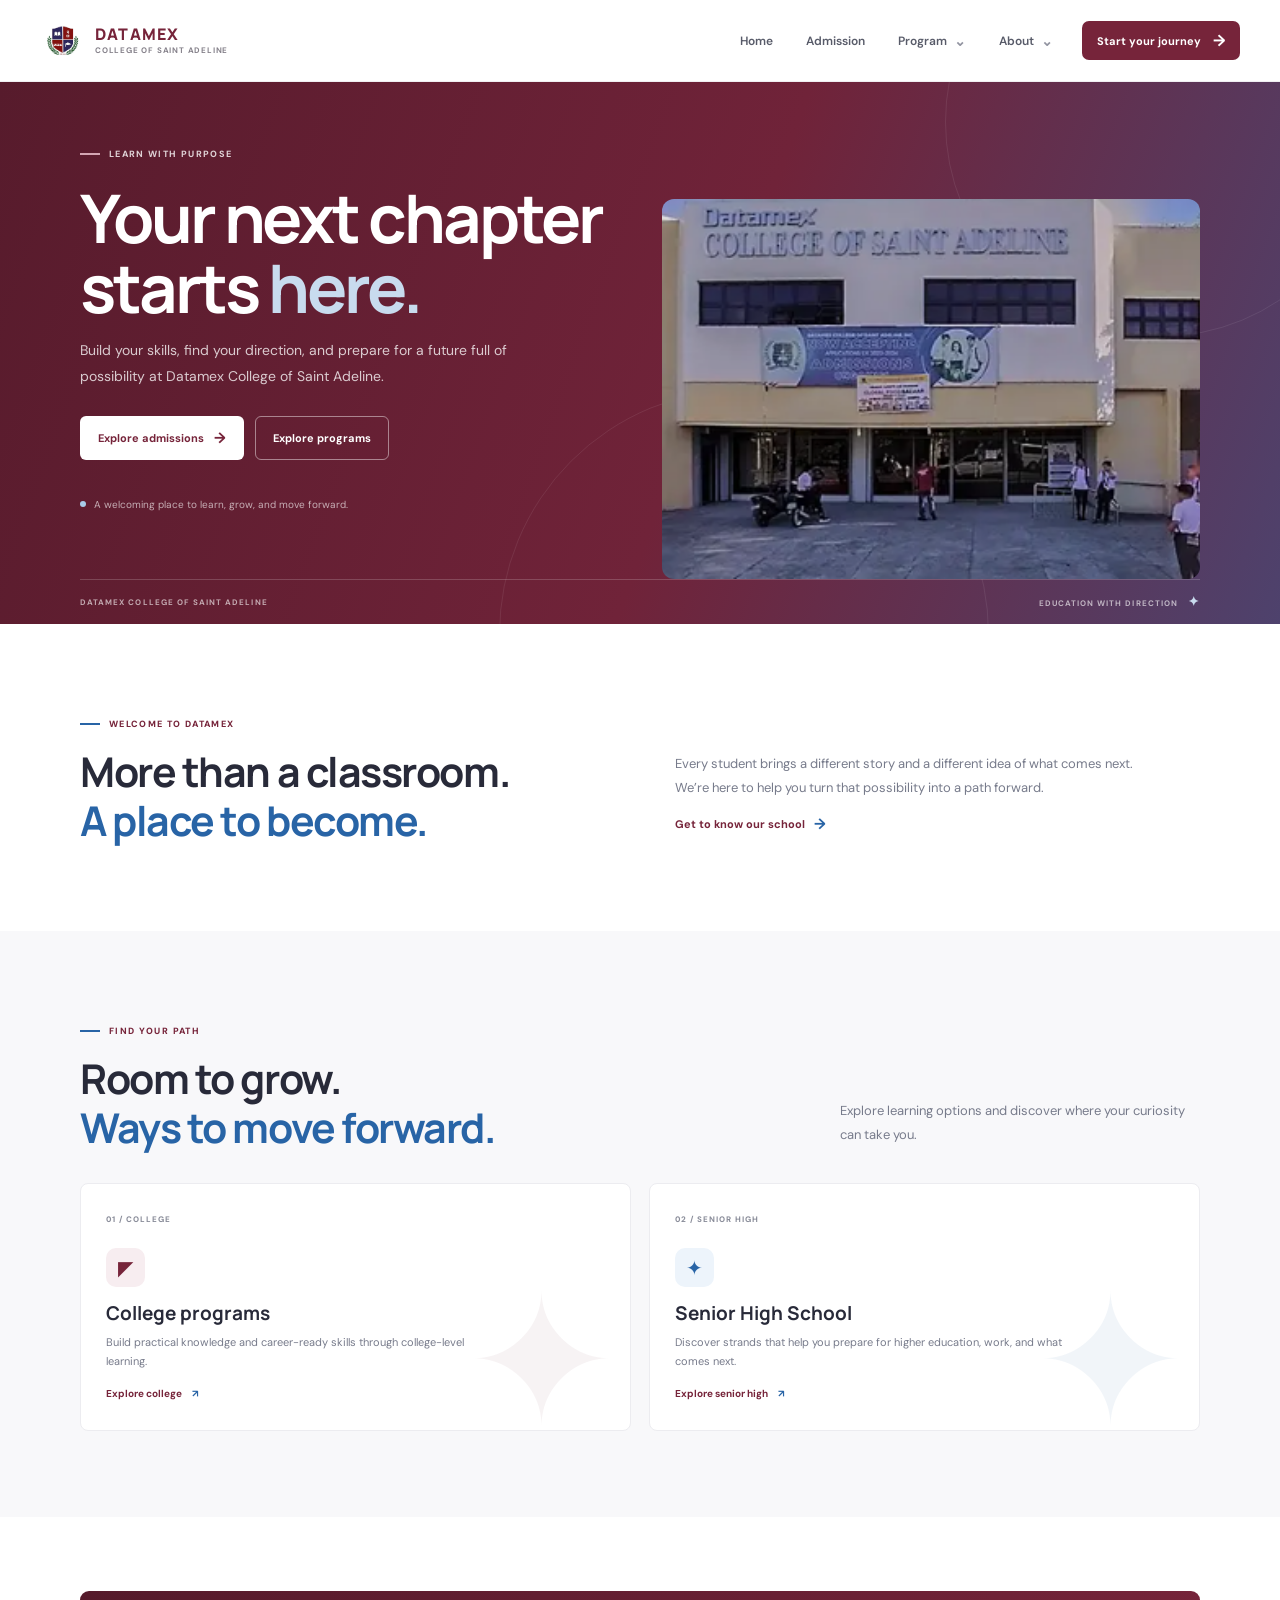
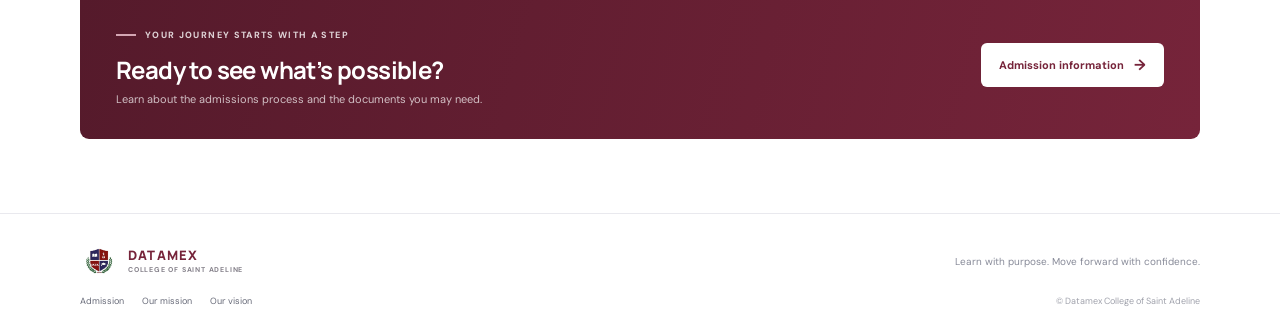
==== index.html @ f723799e "Add initial website structure and navigation functionality" ====
<!DOCTYPE html>
<html lang="en">
<head>
  <meta charset="UTF-8">
  <meta name="viewport" content="width=device-width, initial-scale=1.0">
  <meta name="theme-color" content="#76243a">
  <meta name="description" content="Discover Datamex College of Saint Adeline, its programs, admissions, and commitment to student success.">
  <title>Home | Datamex College of Saint Adeline</title>
  <link rel="stylesheet" href="assets/css/style.css">
  <script src="assets/js/script.js" defer></script>
</head>
<body data-page="home">
  <a class="skip-link" href="#main">Skip to content</a>
  <header class="site-header">
    <div class="nav-wrap">
      <a class="brand" href="index.html" aria-label="Datamex College of Saint Adeline home">
        <img class="brand-logo" src="images/datamex-school-logo.png" alt="">
        <span class="brand-copy"><strong>DATAMEX</strong><small>COLLEGE OF SAINT ADELINE</small></span>
      </a>
      <button class="menu-toggle" type="button" aria-expanded="false" aria-controls="primary-navigation" aria-label="Open navigation">
        <span></span><span></span><span></span>
      </button>
      <nav class="primary-navigation" id="primary-navigation" aria-label="Main navigation">
        <a class="nav-item" data-nav="home" href="index.html">Home</a>
        <a class="nav-item" data-nav="admission" href="admission.html">Admission</a>
        <div class="nav-dropdown">
          <button class="nav-item dropdown-toggle" type="button" aria-expanded="false" aria-controls="program-menu">Program <span class="caret">⌄</span></button>
          <div class="dropdown-menu" id="program-menu">
            <a data-nav="college" href="program-college.html">College</a>
            <a data-nav="shs" href="program-shs.html">Senior High School</a>
          </div>
        </div>
        <div class="nav-dropdown">
          <button class="nav-item dropdown-toggle" type="button" aria-expanded="false" aria-controls="about-menu">About <span class="caret">⌄</span></button>
          <div class="dropdown-menu" id="about-menu">
            <a data-nav="mission" href="about-mission.html">Mission</a>
            <a data-nav="vision" href="about-vision.html">Vision</a>
          </div>
        </div>
        <a class="nav-cta" href="admission.html">Start your journey <span>→</span></a>
      </nav>
    </div>
  </header>

  <main id="main">
    <section class="home-hero">
      <div class="hero-shape hero-shape-one"></div>
      <div class="hero-shape hero-shape-two"></div>
      <div class="hero-inner page-width">
        <div class="hero-copy">
          <span class="eyebrow light-eyebrow"><span class="eyebrow-line"></span> LEARN WITH PURPOSE</span>
          <h1>Your next chapter<br>starts <span>here.</span></h1>
          <p>Build your skills, find your direction, and prepare for a future full of possibility at Datamex College of Saint Adeline.</p>
          <div class="hero-actions">
            <a class="button button-light" href="admission.html">Explore admissions <span>→</span></a>
            <a class="button button-outline" href="program-college.html">Explore programs</a>
          </div>
          <div class="hero-footnote"><span class="footnote-dot"></span> A welcoming place to learn, grow, and move forward.</div>
        </div>
        <div class="hero-illustration" aria-hidden="true">
          <img class="hero-campus-illustration" src="images/Campus Datamex.png" alt="">
        </div>
      </div>
      <div class="hero-bottom page-width">
        <span>DATAMEX COLLEGE OF SAINT ADELINE</span>
        <span>EDUCATION WITH DIRECTION <i>✦</i></span>
      </div>
    </section>

    <section class="intro-section page-width section-space">
      <div class="section-heading">
        <span class="eyebrow"><span class="eyebrow-line"></span> WELCOME TO DATAMEX</span>
        <h2>More than a classroom.<br><span>A place to become.</span></h2>
      </div>
      <div class="intro-copy">
        <p>Every student brings a different story and a different idea of what comes next. We’re here to help you turn that possibility into a path forward.</p>
        <a class="text-link" href="about-mission.html">Get to know our school <span>→</span></a>
      </div>
    </section>

    <section class="pathways-section">
      <div class="page-width section-space">
        <div class="section-topline">
          <div>
            <span class="eyebrow"><span class="eyebrow-line"></span> FIND YOUR PATH</span>
            <h2>Room to grow.<br><span>Ways to move forward.</span></h2>
          </div>
          <p>Explore learning options and discover where your curiosity can take you.</p>
        </div>
        <div class="pathway-grid">
          <a class="pathway-card college-card" href="program-college.html">
            <span class="pathway-index">01 / COLLEGE</span>
            <span class="pathway-icon">◤</span>
            <h3>College programs</h3>
            <p>Build practical knowledge and career-ready skills through college-level learning.</p>
            <span class="pathway-link">Explore college <b>↗</b></span>
            <span class="card-decoration">✦</span>
          </a>
          <a class="pathway-card shs-card" href="program-shs.html">
            <span class="pathway-index">02 / SENIOR HIGH</span>
            <span class="pathway-icon">✦</span>
            <h3>Senior High School</h3>
            <p>Discover strands that help you prepare for higher education, work, and what comes next.</p>
            <span class="pathway-link">Explore senior high <b>↗</b></span>
            <span class="card-decoration">✦</span>
          </a>
        </div>
      </div>
    </section>

    <section class="admission-banner page-width">
      <div><span class="eyebrow light-eyebrow"><span class="eyebrow-line"></span> YOUR JOURNEY STARTS WITH A STEP</span><h2>Ready to see what’s possible?</h2><p>Learn about the admissions process and the documents you may need.</p></div>
      <a class="button button-light" href="admission.html">Admission information <span>→</span></a>
    </section>
  </main>

  <footer class="site-footer">
    <div class="footer-inner page-width">
      <a class="brand footer-brand" href="index.html"><img class="brand-logo" src="images/datamex-school-logo.png" alt=""><span class="brand-copy"><strong>DATAMEX</strong><small>COLLEGE OF SAINT ADELINE</small></span></a>
      <p>Learn with purpose. Move forward with confidence.</p>
      <div class="footer-links"><a href="admission.html">Admission</a><a href="about-mission.html">Our mission</a><a href="about-vision.html">Our vision</a></div>
      <small class="copyright">© <span data-current-year></span> Datamex College of Saint Adeline</small>
    </div>
  </footer>
</body>
</html>
---- assets/css/style.css ----
@import url('https://fonts.googleapis.com/css2?family=DM+Sans:wght@400;500;600;700&family=Manrope:wght@400;500;600;700;800&display=swap');

:root {
  --maroon: #76243a;
  --maroon-dark: #551a2b;
  --maroon-light: #f7edf0;
  --blue: #2864a6;
  --blue-dark: #1c4d81;
  --blue-light: #edf4fb;
  --ink: #282a39;
  --muted: #777b8b;
  --paper: #fff;
  --canvas: #f8f8fa;
  --line: #e9e9ee;
  --page-width: 1120px;
}

* { box-sizing: border-box; }
html { scroll-behavior: smooth; }
body { margin: 0; background: var(--paper); color: var(--ink); font-family: 'DM Sans', 'Segoe UI', sans-serif; font-size: 15px; -webkit-font-smoothing: antialiased; }
a { color: inherit; text-decoration: none; }
button { font: inherit; }
.page-width { width: min(var(--page-width), calc(100% - 64px)); margin-inline: auto; }
.skip-link { position: absolute; z-index: 20; top: 10px; left: 10px; padding: 10px 14px; transform: translateY(-150%); border-radius: 6px; background: #fff; color: var(--maroon); }
.skip-link:focus { transform: translateY(0); }

.site-header { position: relative; z-index: 10; height: 82px; border-bottom: 1px solid #f0eff2; background: #fff; }
.nav-wrap { display: flex; width: min(1200px, calc(100% - 64px)); height: 100%; align-items: center; justify-content: space-between; margin: 0 auto; }
.brand { display: inline-flex; flex: 0 0 auto; align-items: center; gap: 10px; }
.brand-logo { display: block; width: 45px; height: 45px; flex: 0 0 auto; border-radius: 50%; object-fit: contain; }
.brand-mark { display: grid; width: 40px; height: 40px; place-items: center; border-radius: 12px 12px 12px 4px; background: var(--maroon); color: #fff; font-family: 'Manrope', sans-serif; font-size: 23px; font-weight: 800; }
.brand-copy { display: grid; gap: 3px; color: var(--maroon); }
.brand-copy strong { font-family: 'Manrope', sans-serif; font-size: 16px; font-weight: 800; letter-spacing: 1.2px; line-height: 1; }
.brand-copy small { color: #85818a; font-size: 8px; font-weight: 700; letter-spacing: .8px; }
.primary-navigation { display: flex; height: 100%; align-items: center; gap: 7px; }
.nav-item { display: inline-flex; min-height: 40px; align-items: center; gap: 7px; padding: 0 13px; border: 0; border-radius: 7px; background: transparent; color: #585b69; font-size: 12px; font-weight: 600; cursor: pointer; }
.nav-item:hover, .nav-item.current { background: var(--maroon-light); color: var(--maroon); }
.nav-dropdown { position: relative; display: flex; height: 100%; align-items: center; }
.caret { color: #9294a1; font-size: 14px; transition: transform .18s ease; }
.nav-dropdown.is-open .caret { transform: rotate(180deg); }
.dropdown-menu { position: absolute; top: calc(100% - 9px); left: 0; display: none; width: 205px; padding: 7px; border: 1px solid var(--line); border-radius: 9px; background: #fff; box-shadow: 0 14px 35px rgba(38, 35, 52, .13); }
.nav-dropdown.is-open .dropdown-menu { display: grid; }
.dropdown-menu a { padding: 11px 12px; border-radius: 6px; color: #555867; font-size: 12px; font-weight: 500; }
.dropdown-menu a:hover, .dropdown-menu a.current { background: var(--blue-light); color: var(--blue); }
.nav-cta { display: inline-flex; min-height: 39px; align-items: center; gap: 12px; margin-left: 9px; padding: 0 15px; border-radius: 7px; background: var(--maroon); color: #fff; font-size: 11px; font-weight: 700; transition: background .2s ease; }
.nav-cta:hover { background: var(--maroon-dark); }
.nav-cta span { font-size: 16px; }
.menu-toggle { display: none; }

.home-hero { position: relative; overflow: hidden; background: linear-gradient(110deg, #571b2c 0%, #702339 55%, #2864a6 150%); color: #fff; }
.hero-inner { position: relative; display: grid; min-height: 492px; grid-template-columns: 1.04fr .96fr; align-items: center; }
.hero-copy { position: relative; z-index: 2; padding: 58px 0 68px; }
.eyebrow { display: inline-flex; align-items: center; gap: 9px; color: var(--maroon); font-size: 9px; font-weight: 800; letter-spacing: 1.35px; }
.eyebrow-line { display: inline-block; width: 20px; height: 2px; background: var(--blue); }
.light-eyebrow { color: rgba(255,255,255,.8); }
.light-eyebrow .eyebrow-line { background: #d4a6b3; }
.hero-copy h1 { margin: 23px 0 16px; font-family: 'Manrope', sans-serif; font-size: clamp(44px, 6vw, 67px); font-weight: 700; letter-spacing: -3px; line-height: 1.04; }
.hero-copy h1 span { color: #c8dbee; }
.hero-copy > p { max-width: 450px; margin: 0; color: rgba(255,255,255,.77); font-size: 14px; line-height: 1.8; }
.hero-actions { display: flex; flex-wrap: wrap; gap: 11px; margin-top: 27px; }
.button { display: inline-flex; min-height: 44px; align-items: center; justify-content: center; gap: 10px; padding: 0 17px; border: 1px solid transparent; border-radius: 6px; font-size: 11px; font-weight: 700; transition: background .2s ease, border-color .2s ease, transform .2s ease; }
.button:hover { transform: translateY(-1px); }
.button span { font-size: 15px; }
.button-light { background: #fff; color: var(--maroon); }
.button-light:hover { background: #f5edf0; }
.button-outline { border-color: rgba(255,255,255,.45); color: #fff; }
.button-outline:hover { border-color: #fff; background: rgba(255,255,255,.08); }
.button-primary { background: var(--blue); color: #fff; }
.button-primary:hover { background: var(--blue-dark); }
.hero-footnote { display: flex; align-items: center; gap: 8px; margin-top: 38px; color: rgba(255,255,255,.64); font-size: 10px; }
.footnote-dot { width: 6px; height: 6px; border-radius: 50%; background: #a9cbe9; }
.hero-illustration { position: relative; display: flex; width: 100%; max-width: 550px; height: 380px; align-items: flex-end; justify-content: center; align-self: end; margin-left: auto; }
.hero-campus-illustration { display: block; width: 100%; height: 100%; max-height: none; border-radius: 12px; object-fit: cover; object-position: center bottom; }
.illustration-sun { position: absolute; top: 41px; right: 18%; width: 150px; height: 150px; border-radius: 50%; background: linear-gradient(145deg, #dce9f5, #92b7dc); box-shadow: 0 0 0 16px rgba(255,255,255,.06), 0 0 0 32px rgba(255,255,255,.035); }
.illustration-circle { position: absolute; top: 15px; right: 8%; width: 255px; height: 255px; border: 1px solid rgba(255,255,255,.23); border-radius: 50%; }
.illustration-star { position: absolute; z-index: 2; color: #dce9f5; }
.star-a { top: 51px; right: 8%; font-size: 22px; }
.star-b { top: 160px; right: 0; font-size: 29px; }
.illustration-building { position: absolute; z-index: 2; right: 11%; bottom: 38px; width: 290px; }
.building-roof { width: 0; height: 0; margin: 0 auto; border-right: 164px solid transparent; border-bottom: 80px solid #c5d8ea; border-left: 164px solid transparent; }
.building-body { display: grid; height: 135px; grid-template-columns: repeat(3, 1fr); gap: 16px; padding: 23px 30px 0; background: #f8f7f2; }
.building-body span { height: 50px; border: 5px solid #326493; border-bottom-width: 8px; background: #d6e5f1; }
.building-door { position: absolute; bottom: 0; left: calc(50% - 23px); width: 46px; height: 64px; border: 5px solid #76243a; border-bottom: 0; border-radius: 22px 22px 0 0; background: #bdcfdf; }
.illustration-ground { position: absolute; right: -5%; bottom: 0; width: 110%; height: 58px; border-radius: 50% 50% 0 0; background: linear-gradient(90deg, #356993, #4b7daf); }
.hero-shape { position: absolute; border: 1px solid rgba(255,255,255,.08); border-radius: 50%; }
.hero-shape-one { top: -175px; right: -95px; width: 430px; height: 430px; }
.hero-shape-two { bottom: -255px; left: 39%; width: 490px; height: 490px; }
.hero-bottom { position: relative; display: flex; min-height: 45px; align-items: center; justify-content: space-between; border-top: 1px solid rgba(255,255,255,.18); color: rgba(255,255,255,.62); font-size: 8px; font-weight: 700; letter-spacing: 1.05px; }
.hero-bottom i { padding-left: 7px; color: #c8dbee; font-size: 13px; font-style: normal; }

.section-space { padding-top: 86px; padding-bottom: 86px; }
.intro-section { display: grid; grid-template-columns: 1fr 1fr; align-items: center; gap: 70px; }
.section-heading h2, .section-topline h2, .content-heading h2 { margin: 17px 0 0; font-family: 'Manrope', sans-serif; font-size: clamp(29px, 3.5vw, 41px); font-weight: 700; letter-spacing: -1.45px; line-height: 1.2; }
.section-heading h2 span, .section-topline h2 span, .content-heading h2 span { color: var(--blue); }
.intro-copy { max-width: 465px; padding-top: 18px; }
.intro-copy p, .section-topline > p { color: var(--muted); font-size: 13px; line-height: 1.85; }
.text-link { display: inline-flex; align-items: center; gap: 9px; color: var(--maroon); font-size: 11px; font-weight: 700; }
.text-link span { color: var(--blue); font-size: 15px; transition: transform .2s ease; }
.text-link:hover span { transform: translateX(3px); }
.pathways-section { background: var(--canvas); }
.section-topline { display: flex; align-items: end; justify-content: space-between; gap: 35px; margin-bottom: 31px; }
.section-topline > p { max-width: 360px; margin: 0 0 5px; }
.pathway-grid { display: grid; grid-template-columns: 1fr 1fr; gap: 18px; }
.pathway-card { position: relative; min-height: 248px; overflow: hidden; padding: 23px 25px; border: 1px solid #ececf0; border-radius: 8px; background: #fff; transition: transform .2s ease, box-shadow .2s ease; }
.pathway-card:hover { transform: translateY(-3px); box-shadow: 0 15px 35px rgba(39,41,57,.08); }
.pathway-index { color: #898c99; font-size: 8px; font-weight: 800; letter-spacing: 1px; }
.pathway-icon { display: grid; width: 39px; height: 39px; margin-top: 21px; place-items: center; border-radius: 10px; background: var(--maroon-light); color: var(--maroon); font-size: 20px; }
.shs-card .pathway-icon { background: var(--blue-light); color: var(--blue); }
.pathway-card h3 { position: relative; z-index: 1; margin: 13px 0 7px; font-family: 'Manrope', sans-serif; font-size: 19px; }
.pathway-card p { position: relative; z-index: 1; max-width: 390px; margin: 0; color: var(--muted); font-size: 11px; line-height: 1.7; }
.pathway-link { position: relative; z-index: 1; display: inline-flex; gap: 10px; margin-top: 16px; color: var(--maroon); font-size: 10px; font-weight: 700; }
.pathway-link b { color: var(--blue); }
.card-decoration { position: absolute; right: 13px; bottom: -50px; color: rgba(118,36,58,.055); font-size: 180px; }
.shs-card .card-decoration { color: rgba(40,100,166,.065); }
.admission-banner { display: flex; align-items: center; justify-content: space-between; gap: 24px; margin-top: 74px; margin-bottom: 74px; padding: 30px 36px; border-radius: 9px; background: linear-gradient(105deg, var(--maroon-dark), var(--maroon)); color: #fff; }
.admission-banner h2, .shs-band h2 { margin: 12px 0 5px; font-family: 'Manrope', sans-serif; font-size: 24px; letter-spacing: -.6px; }
.admission-banner p, .shs-band p { margin: 0; color: rgba(255,255,255,.72); font-size: 11px; line-height: 1.6; }
.site-footer { border-top: 1px solid var(--line); background: #fff; }
.footer-inner { display: grid; grid-template-columns: 1fr 1fr; align-items: center; gap: 15px 25px; padding-top: 28px; padding-bottom: 23px; }
.footer-brand .brand-logo { width: 38px; height: 38px; }
.footer-brand .brand-copy strong { font-size: 13px; }
.footer-brand .brand-copy small { font-size: 7px; }
.footer-inner > p { margin: 0; color: #878a98; font-size: 10px; text-align: right; }
.footer-links { display: flex; flex-wrap: wrap; gap: 18px; }
.footer-links a { color: #676a78; font-size: 9px; }
.footer-links a:hover { color: var(--blue); }
.copyright { color: #a0a2ac; font-size: 9px; text-align: right; }

.page-hero { position: relative; display: flex; min-height: 312px; align-items: center; justify-content: space-between; overflow: hidden; border-bottom: 1px solid var(--line); }
.page-hero-copy { position: relative; z-index: 1; max-width: 630px; padding: 50px 0; }
.page-hero-copy h1 { margin: 18px 0 11px; font-family: 'Manrope', sans-serif; font-size: clamp(37px, 5vw, 54px); letter-spacing: -2px; line-height: 1.12; }
.page-hero-copy h1 span { color: var(--blue); }
.page-hero-copy > p { max-width: 555px; margin: 0; color: var(--muted); font-size: 12px; line-height: 1.8; }
.breadcrumb { display: flex; flex-wrap: wrap; align-items: center; gap: 9px; margin-top: 20px; color: #898c99; font-size: 9px; }
.breadcrumb a { color: var(--blue); }
.breadcrumb strong { color: var(--maroon); }
.page-hero-art { position: relative; flex: 0 0 300px; height: 265px; margin-right: 36px; }
.art-ring { position: absolute; top: 16px; right: 4px; width: 220px; height: 220px; border: 1px solid #e5e7ee; border-radius: 50%; box-shadow: 0 0 0 15px #f9f9fb, 0 0 0 16px #ececf1; }
.page-hero-art > i, .page-hero-art > em { position: absolute; z-index: 1; color: var(--blue); font-size: 22px; font-style: normal; }
.page-hero-art > i { top: 38px; right: 13px; }
.page-hero-art > em { right: 28px; bottom: 33px; color: var(--maroon); font-size: 25px; }
.admission-art .art-paper { position: absolute; z-index: 1; top: 53px; left: 79px; width: 124px; height: 155px; transform: rotate(-7deg); border: 1px solid #e7e8ed; border-radius: 6px; background: #fff; box-shadow: 0 15px 30px rgba(40,45,60,.11); }
.art-paper span { display: block; width: 72px; height: 5px; margin: 20px 0 0 18px; border-radius: 5px; background: #dce6f1; }
.art-paper span + span { width: 88px; margin-top: 12px; }
.art-paper span + span + span { width: 63px; margin-top: 12px; }
.art-paper b { position: absolute; right: 15px; bottom: 14px; display: grid; width: 30px; height: 30px; place-items: center; border-radius: 50%; background: var(--maroon-light); color: var(--maroon); font-size: 17px; }
.college-art .art-laptop { position: absolute; z-index: 1; top: 88px; left: 45px; width: 184px; height: 111px; border: 8px solid #364c68; border-radius: 8px 8px 4px 4px; background: linear-gradient(145deg, #eaf2fa, #cbdff0); box-shadow: 0 16px 25px rgba(36,65,98,.13); }
.art-laptop span { position: absolute; top: 20px; left: 22px; width: 62px; height: 7px; border-radius: 5px; background: var(--maroon); }
.art-laptop::before, .art-laptop::after { position: absolute; top: 39px; left: 22px; width: 110px; height: 5px; border-radius: 5px; background: #9bb9d5; content: ''; }
.art-laptop::after { top: 54px; width: 77px; }
.art-laptop b { position: absolute; bottom: -17px; left: -17px; width: 184px; height: 10px; border-radius: 2px 2px 9px 9px; background: #607c9b; }
.college-art > i { top: 57px; right: 38px; color: var(--maroon); font-size: 34px; }
.shs-art .art-book { position: absolute; z-index: 1; top: 103px; left: 66px; display: flex; width: 140px; height: 88px; transform: rotate(-8deg); }
.art-book span { width: 50%; border: 1px solid #d6dce5; background: #fff; box-shadow: 0 12px 22px rgba(37,44,60,.1); }
.art-book span:first-child { border-radius: 9px 2px 3px 12px; }
.art-book span:last-child { border-radius: 2px 9px 12px 3px; }
.mission-art .mission-symbol { position: absolute; top: 60px; left: 66px; display: grid; width: 130px; height: 130px; place-items: center; border-radius: 38px; background: linear-gradient(145deg, var(--maroon), #a34b62); box-shadow: 0 20px 35px rgba(118,36,58,.2); color: #fff; font-size: 73px; }
.vision-art .vision-sun { position: absolute; z-index: 1; top: 61px; right: 49px; width: 96px; height: 96px; border-radius: 50%; background: #cfe0f0; }
.vision-art .vision-hill { position: absolute; z-index: 2; right: 17px; bottom: 37px; width: 200px; height: 79px; border-radius: 90% 90% 0 0; background: linear-gradient(120deg, #789dc3, var(--maroon)); transform: rotate(-8deg); }

.content-section { padding-top: 68px; padding-bottom: 73px; }
.content-heading { max-width: 620px; margin-bottom: 30px; }
.content-heading h2 { font-size: 35px; }
.content-heading > p { max-width: 575px; margin: 12px 0 0; color: var(--muted); font-size: 12px; line-height: 1.8; }
.steps-grid { display: grid; grid-template-columns: repeat(4, 1fr); gap: 12px; }
.step-card { min-height: 194px; padding: 19px 17px; border: 1px solid var(--line); border-radius: 7px; background: #fff; }
.step-card > span { color: var(--blue); font-family: 'Manrope', sans-serif; font-size: 20px; font-weight: 700; }
.step-card h3 { margin: 22px 0 8px; font-family: 'Manrope', sans-serif; font-size: 13px; }
.step-card p { margin: 0; color: var(--muted); font-size: 10px; line-height: 1.7; }
.requirements-section, .curriculum-section, .values-section { background: var(--canvas); }
.requirements-layout { display: grid; grid-template-columns: .8fr 1.2fr; align-items: center; gap: 70px; padding-top: 70px; padding-bottom: 70px; }
.requirements-layout h2 { margin: 17px 0 12px; font-family: 'Manrope', sans-serif; font-size: 36px; letter-spacing: -1.2px; line-height: 1.2; }
.requirements-layout h2 span { color: var(--blue); }
.requirements-layout > div:first-child > p { margin: 0 0 18px; color: var(--muted); font-size: 11px; line-height: 1.8; }
.requirements-card { padding: 25px; border: 1px solid #ececf0; border-radius: 8px; background: #fff; }
.requirements-card h3 { margin: 0 0 17px; font-family: 'Manrope', sans-serif; font-size: 16px; }
.requirements-card ul { display: grid; gap: 13px; margin: 0; padding: 0; list-style: none; }
.requirements-card li { display: flex; align-items: flex-start; gap: 10px; color: #636675; font-size: 10px; line-height: 1.5; }
.requirements-card li span { display: grid; flex: 0 0 18px; width: 18px; height: 18px; place-items: center; border-radius: 50%; background: var(--blue-light); color: var(--blue); font-size: 10px; font-weight: 700; }
.requirements-card > p { margin: 17px 0 0; padding-top: 13px; border-top: 1px solid var(--line); color: #8b8d98; font-size: 9px; line-height: 1.6; }
.info-callout { display: flex; align-items: center; gap: 16px; margin-top: 45px; margin-bottom: 54px; padding: 20px 23px; border: 1px solid #e7eaf0; border-radius: 8px; background: #fff; }
.callout-icon { display: grid; flex: 0 0 31px; width: 31px; height: 31px; place-items: center; border-radius: 50%; background: var(--blue-light); color: var(--blue); font-family: 'Manrope', sans-serif; font-size: 15px; font-weight: 700; }
.info-callout > div { flex: 1; }
.info-callout h2 { margin: 0 0 4px; font-family: 'Manrope', sans-serif; font-size: 14px; }
.info-callout p { margin: 0; color: var(--muted); font-size: 10px; line-height: 1.6; }

.program-feature { display: grid; min-height: 300px; grid-template-columns: 1.3fr .7fr; overflow: hidden; border-radius: 9px; background: var(--maroon); color: #fff; }
.program-feature-copy { padding: 33px 38px; }
.program-label { color: #e2bac4; font-size: 8px; font-weight: 800; letter-spacing: 1.2px; }
.program-feature h2 { margin: 15px 0 11px; font-family: 'Manrope', sans-serif; font-size: 32px; letter-spacing: -1px; line-height: 1.2; }
.program-feature h2 span { color: #c7dbed; }
.program-feature-copy p { max-width: 480px; margin: 0 0 19px; color: rgba(255,255,255,.77); font-size: 11px; line-height: 1.8; }
.program-feature-side { position: relative; display: flex; flex-direction: column; align-items: flex-start; justify-content: center; overflow: hidden; padding: 30px; background: var(--blue); }
.program-feature-side::after { position: absolute; right: -88px; bottom: -126px; width: 290px; height: 290px; border: 1px solid rgba(255,255,255,.2); border-radius: 50%; box-shadow: 0 0 0 19px rgba(255,255,255,.04), 0 0 0 39px rgba(255,255,255,.04); content: ''; }
.side-symbol { z-index: 1; display: grid; width: 53px; height: 53px; place-items: center; border: 1px solid rgba(255,255,255,.35); border-radius: 13px; font-size: 28px; }
.program-feature-side strong { z-index: 1; margin-top: 13px; font-family: 'Manrope', sans-serif; font-size: 30px; }
.program-feature-side small, .side-note { z-index: 1; color: rgba(255,255,255,.75); font-size: 9px; line-height: 1.5; }
.side-note { max-width: 155px; margin-top: 16px; }
.course-layout { display: grid; grid-template-columns: 1fr 1fr; gap: 17px; }
.course-card { padding: 22px; border: 1px solid #e9e9ef; border-radius: 8px; background: #fff; }
.course-card-heading { display: flex; flex-wrap: wrap; justify-content: space-between; gap: 8px; padding-bottom: 14px; border-bottom: 1px solid var(--line); color: var(--maroon); font-size: 8px; font-weight: 800; letter-spacing: .75px; }
.course-card-heading span:last-child { color: #8d8f9c; font-size: 8px; font-weight: 600; letter-spacing: 0; }
.course-list { display: grid; gap: 0; margin: 0; padding: 0; list-style: none; }
.course-list li { display: flex; min-height: 48px; align-items: center; gap: 12px; border-bottom: 1px solid #f0f0f3; color: #555866; font-size: 10px; }
.course-list li:last-child { border-bottom: 0; }
.course-list li > span { color: var(--blue); font-family: 'Manrope', sans-serif; font-size: 10px; font-weight: 700; }
.course-list li > div { display: grid; gap: 3px; }
.course-list li small { color: #9698a3; font-size: 8px; }
.schedule-section { padding-top: 67px; }
.timetable-grid { display: grid; grid-template-columns: 1fr 1fr; gap: 16px; }
.timetable-card { padding: 21px; border: 1px solid var(--line); border-radius: 8px; background: #fff; }
.timetable-heading { display: flex; flex-wrap: wrap; justify-content: space-between; gap: 7px; padding-bottom: 14px; border-bottom: 1px solid var(--line); }
.timetable-heading span { color: var(--maroon); font-size: 9px; font-weight: 800; letter-spacing: .9px; }
.timetable-heading strong { color: var(--blue); font-size: 9px; }
.timetable-card ol { display: grid; gap: 0; margin: 0; padding: 0; list-style: none; }
.timetable-card li { display: grid; grid-template-columns: 122px 1fr; gap: 11px; padding: 13px 0; border-bottom: 1px solid #f1f1f4; }
.timetable-card li:last-child { border-bottom: 0; }
.timetable-card time { color: #858895; font-size: 9px; }
.timetable-card li span { color: #4f5261; font-size: 9px; font-weight: 600; line-height: 1.55; }
.info-callout + .site-footer { margin-top: 0; }

.strand-grid { display: grid; grid-template-columns: repeat(2, 1fr); gap: 14px; }
.strand-card { min-height: 177px; padding: 20px; border: 1px solid var(--line); border-radius: 7px; background: #fff; }
.strand-code { display: inline-flex; min-width: 48px; min-height: 26px; align-items: center; justify-content: center; padding: 0 8px; border-radius: 4px; background: var(--maroon-light); color: var(--maroon); font-size: 9px; font-weight: 800; letter-spacing: .6px; }
.blue-code { background: var(--blue-light); color: var(--blue); }
.strand-card h3 { margin: 14px 0 6px; font-family: 'Manrope', sans-serif; font-size: 14px; }
.strand-card p { margin: 0; color: var(--muted); font-size: 10px; line-height: 1.7; }
.notice-line { display: flex; align-items: flex-start; gap: 9px; margin: 18px 0 0; padding: 12px 14px; border-radius: 5px; background: #f7f7f9; color: #777a87; font-size: 9px; line-height: 1.6; }
.notice-line span { color: var(--maroon); font-size: 12px; font-weight: 800; }
.shs-band { background: var(--blue); color: #fff; }
.shs-band-inner { display: flex; align-items: center; justify-content: space-between; gap: 24px; padding-top: 40px; padding-bottom: 40px; }
.shs-band h2 { font-size: 22px; }
.shs-band p { max-width: 520px; }

.statement-section { display: grid; grid-template-columns: 1.4fr .6fr; gap: 65px; padding-top: 70px; padding-bottom: 76px; }
.statement-card { position: relative; padding: 28px 32px 29px; border-radius: 8px; background: linear-gradient(135deg, #f8f0f2, #f2f6fa); }
.statement-mark { position: absolute; top: 5px; right: 22px; color: rgba(118,36,58,.12); font-family: Georgia, serif; font-size: 98px; line-height: 1; }
.statement-card h2 { position: relative; max-width: 700px; margin: 21px 0 17px; color: #373442; font-family: 'Manrope', sans-serif; font-size: clamp(20px, 2.5vw, 28px); font-weight: 600; letter-spacing: -.6px; line-height: 1.55; }
.statement-rule { width: 42px; height: 3px; background: var(--blue); }
.statement-card > p { max-width: 570px; margin: 15px 0 0; color: #777985; font-size: 11px; line-height: 1.75; }
.statement-aside { align-self: center; padding: 10px 0; }
.aside-icon { display: grid; width: 35px; height: 35px; place-items: center; border-radius: 9px; background: var(--blue-light); color: var(--blue); font-size: 17px; }
.statement-aside h3 { margin: 14px 0 7px; font-family: 'Manrope', sans-serif; font-size: 16px; }
.statement-aside > p { margin: 0 0 15px; color: var(--muted); font-size: 10px; line-height: 1.7; }
.statement-aside .editor-note { margin-top: 21px; padding-top: 12px; border-top: 1px solid var(--line); color: #8a8c97; font-size: 9px; }
.vision-statement { background: linear-gradient(135deg, #eef4fa, #f8f1f3); }
.vision-statement .statement-mark { color: rgba(40,100,166,.13); }
.vision-statement .statement-rule { background: var(--maroon); }
.values-grid { display: grid; grid-template-columns: repeat(3, 1fr); gap: 16px; margin-top: 29px; }
.values-grid article { padding: 20px 18px; border: 1px solid #e9e9ef; border-radius: 7px; background: #fff; }
.values-grid article > span { color: var(--blue); font-size: 9px; font-weight: 800; letter-spacing: .7px; }
.values-grid h3 { margin: 16px 0 7px; font-family: 'Manrope', sans-serif; font-size: 14px; }
.values-grid p { margin: 0; color: var(--muted); font-size: 10px; line-height: 1.7; }

@media (min-width: 1400px) {
  .hero-inner { min-height: 535px; }
  .hero-illustration { height: 425px; }
}

@media (max-width: 900px) {
  .nav-wrap { width: min(var(--page-width), calc(100% - 40px)); }
  .primary-navigation { gap: 0; }
  .nav-item { padding: 0 9px; }
  .nav-cta { margin-left: 4px; padding: 0 11px; }
  .hero-inner { grid-template-columns: .9fr 1.1fr; }
  .hero-illustration { min-width: 0; transform: none; }
  .requirements-layout { gap: 38px; }
  .statement-section { gap: 35px; }
}

@media (max-width: 700px) {
  .page-width { width: calc(100% - 38px); }
  .site-header { height: 70px; }
  .nav-wrap { width: calc(100% - 38px); }
  .brand-mark { width: 35px; height: 35px; font-size: 20px; }
  .brand-logo { width: 39px; height: 39px; }
  .brand-copy strong { font-size: 14px; }
  .brand-copy small { font-size: 7px; }
  .menu-toggle { display: grid; width: 39px; height: 39px; align-content: center; justify-items: center; gap: 5px; border: 1px solid var(--line); border-radius: 6px; background: #fff; cursor: pointer; }
  .menu-toggle span { width: 17px; height: 2px; border-radius: 2px; background: var(--maroon); transition: transform .18s ease, opacity .18s ease; }
  .menu-toggle[aria-expanded="true"] span:first-child { transform: translateY(7px) rotate(45deg); }
  .menu-toggle[aria-expanded="true"] span:nth-child(2) { opacity: 0; }
  .menu-toggle[aria-expanded="true"] span:last-child { transform: translateY(-7px) rotate(-45deg); }
  .primary-navigation { position: absolute; top: 69px; right: 0; left: 0; display: none; height: auto; align-items: stretch; padding: 10px 19px 17px; border-bottom: 1px solid var(--line); background: #fff; box-shadow: 0 16px 24px rgba(38,35,52,.09); }
  .primary-navigation.is-open { display: flex; flex-direction: column; }
  .nav-item { width: 100%; min-height: 43px; justify-content: space-between; padding: 0 12px; text-align: left; }
  .nav-dropdown { display: flex; height: auto; flex-direction: column; align-items: stretch; }
  .dropdown-menu { position: static; width: 100%; padding: 2px 0 5px 13px; border: 0; border-radius: 0; background: #fff; box-shadow: none; }
  .dropdown-menu a { padding: 10px 12px; }
  .nav-cta { min-height: 42px; justify-content: center; margin: 9px 0 0; }
  .hero-inner { min-height: auto; grid-template-columns: 1fr; }
  .hero-copy { padding: 50px 0 26px; }
  .hero-copy h1 { font-size: clamp(43px, 12vw, 60px); }
  .hero-copy > p { max-width: 500px; font-size: 12px; }
  .hero-footnote { margin-top: 25px; }
  .hero-illustration { width: 100%; max-width: 100%; height: 280px; justify-self: center; margin: 30px 0 0; }
  .hero-bottom { min-height: 42px; font-size: 7px; letter-spacing: .6px; }
  .section-space { padding-top: 57px; padding-bottom: 57px; }
  .intro-section { grid-template-columns: 1fr; gap: 14px; }
  .intro-copy { padding-top: 0; }
  .section-topline { align-items: flex-start; flex-direction: column; gap: 13px; }
  .section-topline > p { max-width: 100%; margin: 0; }
  .pathway-grid { grid-template-columns: 1fr; gap: 12px; }
  .pathway-card { min-height: 220px; }
  .admission-banner { align-items: flex-start; flex-direction: column; margin-top: 48px; margin-bottom: 48px; padding: 23px 20px; }
  .admission-banner h2 { font-size: 21px; }
  .footer-inner { grid-template-columns: 1fr; gap: 12px; padding-top: 23px; }
  .footer-inner > p, .copyright { text-align: left; }
  .footer-links { gap: 14px; }
  .page-hero { min-height: 275px; }
  .page-hero-copy { padding: 42px 0; }
  .page-hero-art { position: absolute; right: -83px; bottom: -62px; opacity: .28; transform: scale(.78); transform-origin: right bottom; }
  .page-hero-copy { max-width: 100%; }
  .page-hero-copy > p { max-width: 480px; }
  .content-section { padding-top: 51px; padding-bottom: 54px; }
  .content-heading h2, .section-heading h2, .section-topline h2 { font-size: 30px; }
  .steps-grid { grid-template-columns: repeat(2, 1fr); }
  .step-card { min-height: 175px; padding: 16px 13px; }
  .step-card h3 { margin-top: 17px; }
  .requirements-layout { grid-template-columns: 1fr; gap: 24px; padding-top: 51px; padding-bottom: 51px; }
  .requirements-layout h2 { font-size: 31px; }
  .info-callout { flex-wrap: wrap; margin-top: 31px; margin-bottom: 36px; padding: 16px; }
  .info-callout > div { flex-basis: calc(100% - 50px); }
  .info-callout .button { margin-left: 47px; }
  .program-feature { grid-template-columns: 1fr; }
  .program-feature-copy { padding: 26px 22px; }
  .program-feature h2 { font-size: 28px; }
  .program-feature-side { min-height: 190px; padding: 21px 23px; }
  .side-symbol { width: 43px; height: 43px; font-size: 22px; }
  .program-feature-side strong { margin-top: 7px; font-size: 23px; }
  .side-note { position: absolute; right: 22px; bottom: 27px; max-width: 135px; }
  .course-layout, .timetable-grid { grid-template-columns: 1fr; }
  .course-card { padding: 17px; }
  .timetable-card { padding: 17px; }
  .timetable-card li { grid-template-columns: 112px 1fr; }
  .shs-band-inner { align-items: flex-start; flex-direction: column; padding-top: 32px; padding-bottom: 32px; }
  .strand-grid { grid-template-columns: 1fr; gap: 10px; }
  .strand-card { min-height: auto; }
  .statement-section { grid-template-columns: 1fr; gap: 25px; padding-top: 49px; padding-bottom: 52px; }
  .statement-card { padding: 23px 19px; }
  .statement-card h2 { font-size: 21px; }
  .statement-aside { padding: 0 3px; }
  .values-grid { grid-template-columns: 1fr; gap: 10px; }
  .values-grid article { padding: 16px; }
  .values-grid h3 { margin-top: 10px; }
}

@media (min-width: 701px) and (max-width: 768px) {
  .hero-inner { grid-template-columns: 1fr; }
  .hero-copy { padding: 40px 0 15px; }
  .hero-illustration { width: 100%; max-width: 100%; height: 280px; margin-top: 30px; }
}

@media (max-width: 380px) {
  .page-width, .nav-wrap { width: calc(100% - 30px); }
  .brand { gap: 7px; }
  .brand-copy strong { font-size: 12px; }
  .brand-copy small { font-size: 6px; }
  .hero-bottom { font-size: 6px; }
  .hero-illustration { transform: none; }
  .steps-grid { grid-template-columns: 1fr; }
  .step-card { min-height: 145px; }
  .timetable-card li { grid-template-columns: 1fr; gap: 4px; }
}

@media (prefers-reduced-motion: reduce) {
  *, *::before, *::after { scroll-behavior: auto !important; transition-duration: .01ms !important; }
}
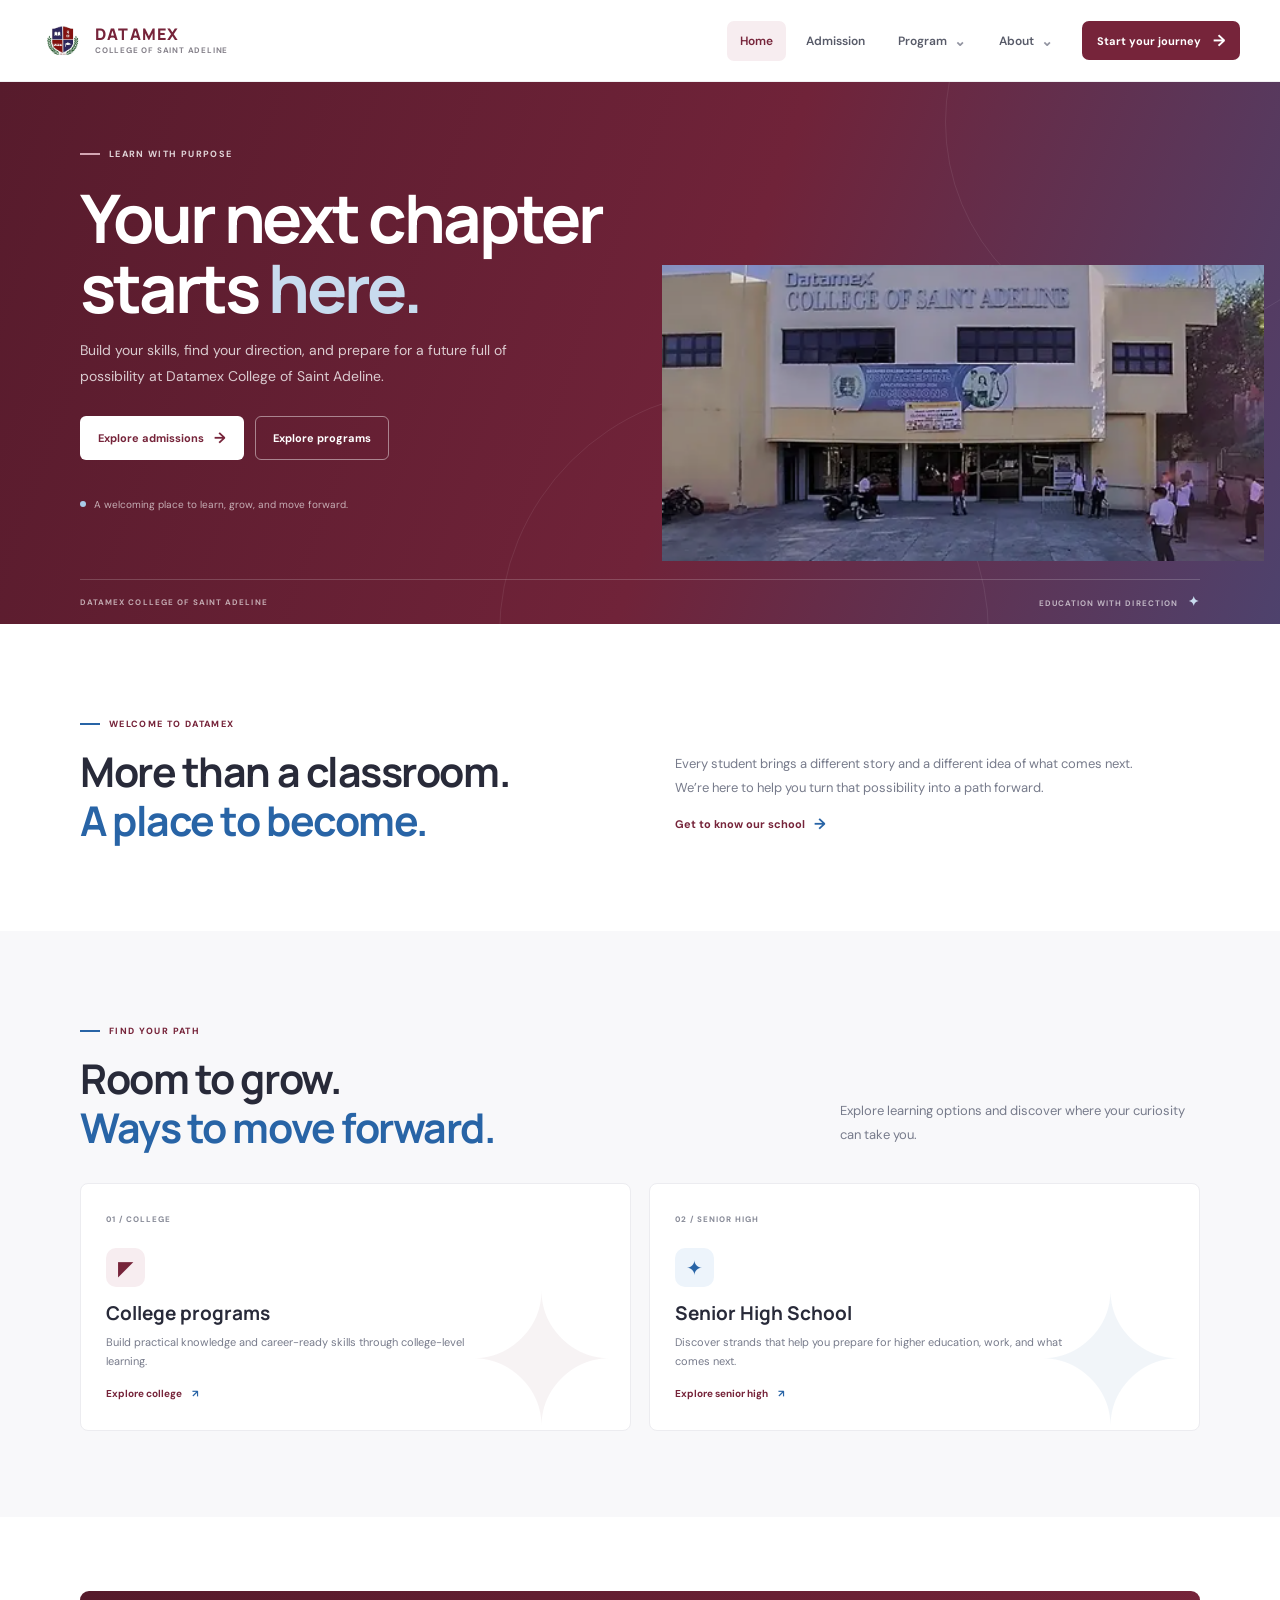
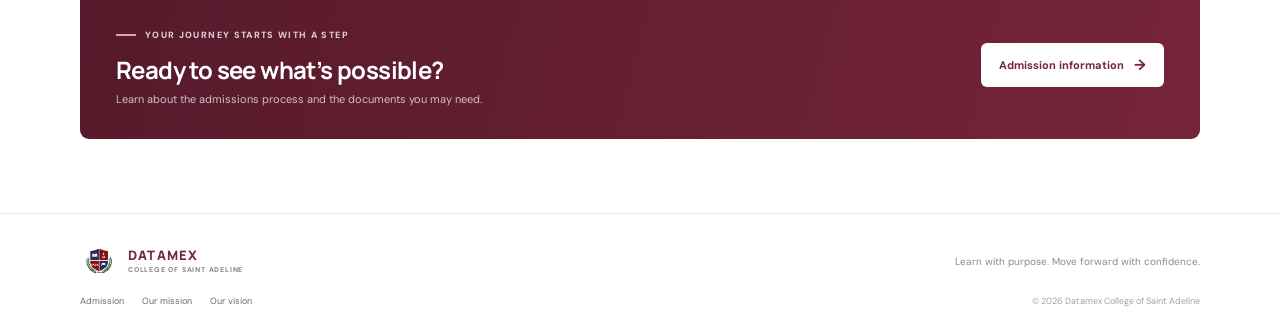
==== commit d777e2ee: "Refactor code structure for improved readability and maintainability" ====
--- a/index.html
+++ b/index.html
@@ -7,14 +7,14 @@
   <meta name="description" content="Discover Datamex College of Saint Adeline, its programs, admissions, and commitment to student success.">
   <title>Home | Datamex College of Saint Adeline</title>
   <link rel="stylesheet" href="assets/css/style.css">
-  <script src="assets/js/script.js" defer></script>
+  <script src="js/script.js" defer></script>
 </head>
 <body data-page="home">
   <a class="skip-link" href="#main">Skip to content</a>
   <header class="site-header">
     <div class="nav-wrap">
       <a class="brand" href="index.html" aria-label="Datamex College of Saint Adeline home">
-        <img class="brand-logo" src="images/datamex-school-logo.png" alt="">
+         <img class="brand-logo" src="images/datamex-school-logo.png" alt="">
         <span class="brand-copy"><strong>DATAMEX</strong><small>COLLEGE OF SAINT ADELINE</small></span>
       </a>
       <button class="menu-toggle" type="button" aria-expanded="false" aria-controls="primary-navigation" aria-label="Open navigation">
--- a/assets/css/style.css
+++ b/assets/css/style.css
@@ -15,354 +15,2160 @@
   --page-width: 1120px;
 }
 
-* { box-sizing: border-box; }
-html { scroll-behavior: smooth; }
-body { margin: 0; background: var(--paper); color: var(--ink); font-family: 'DM Sans', 'Segoe UI', sans-serif; font-size: 15px; -webkit-font-smoothing: antialiased; }
-a { color: inherit; text-decoration: none; }
-button { font: inherit; }
-.page-width { width: min(var(--page-width), calc(100% - 64px)); margin-inline: auto; }
-.skip-link { position: absolute; z-index: 20; top: 10px; left: 10px; padding: 10px 14px; transform: translateY(-150%); border-radius: 6px; background: #fff; color: var(--maroon); }
-.skip-link:focus { transform: translateY(0); }
-
-.site-header { position: relative; z-index: 10; height: 82px; border-bottom: 1px solid #f0eff2; background: #fff; }
-.nav-wrap { display: flex; width: min(1200px, calc(100% - 64px)); height: 100%; align-items: center; justify-content: space-between; margin: 0 auto; }
-.brand { display: inline-flex; flex: 0 0 auto; align-items: center; gap: 10px; }
-.brand-logo { display: block; width: 45px; height: 45px; flex: 0 0 auto; border-radius: 50%; object-fit: contain; }
-.brand-mark { display: grid; width: 40px; height: 40px; place-items: center; border-radius: 12px 12px 12px 4px; background: var(--maroon); color: #fff; font-family: 'Manrope', sans-serif; font-size: 23px; font-weight: 800; }
-.brand-copy { display: grid; gap: 3px; color: var(--maroon); }
-.brand-copy strong { font-family: 'Manrope', sans-serif; font-size: 16px; font-weight: 800; letter-spacing: 1.2px; line-height: 1; }
-.brand-copy small { color: #85818a; font-size: 8px; font-weight: 700; letter-spacing: .8px; }
-.primary-navigation { display: flex; height: 100%; align-items: center; gap: 7px; }
-.nav-item { display: inline-flex; min-height: 40px; align-items: center; gap: 7px; padding: 0 13px; border: 0; border-radius: 7px; background: transparent; color: #585b69; font-size: 12px; font-weight: 600; cursor: pointer; }
-.nav-item:hover, .nav-item.current { background: var(--maroon-light); color: var(--maroon); }
-.nav-dropdown { position: relative; display: flex; height: 100%; align-items: center; }
-.caret { color: #9294a1; font-size: 14px; transition: transform .18s ease; }
-.nav-dropdown.is-open .caret { transform: rotate(180deg); }
-.dropdown-menu { position: absolute; top: calc(100% - 9px); left: 0; display: none; width: 205px; padding: 7px; border: 1px solid var(--line); border-radius: 9px; background: #fff; box-shadow: 0 14px 35px rgba(38, 35, 52, .13); }
-.nav-dropdown.is-open .dropdown-menu { display: grid; }
-.dropdown-menu a { padding: 11px 12px; border-radius: 6px; color: #555867; font-size: 12px; font-weight: 500; }
-.dropdown-menu a:hover, .dropdown-menu a.current { background: var(--blue-light); color: var(--blue); }
-.nav-cta { display: inline-flex; min-height: 39px; align-items: center; gap: 12px; margin-left: 9px; padding: 0 15px; border-radius: 7px; background: var(--maroon); color: #fff; font-size: 11px; font-weight: 700; transition: background .2s ease; }
-.nav-cta:hover { background: var(--maroon-dark); }
-.nav-cta span { font-size: 16px; }
-.menu-toggle { display: none; }
-
-.home-hero { position: relative; overflow: hidden; background: linear-gradient(110deg, #571b2c 0%, #702339 55%, #2864a6 150%); color: #fff; }
-.hero-inner { position: relative; display: grid; min-height: 492px; grid-template-columns: 1.04fr .96fr; align-items: center; }
-.hero-copy { position: relative; z-index: 2; padding: 58px 0 68px; }
-.eyebrow { display: inline-flex; align-items: center; gap: 9px; color: var(--maroon); font-size: 9px; font-weight: 800; letter-spacing: 1.35px; }
-.eyebrow-line { display: inline-block; width: 20px; height: 2px; background: var(--blue); }
-.light-eyebrow { color: rgba(255,255,255,.8); }
-.light-eyebrow .eyebrow-line { background: #d4a6b3; }
-.hero-copy h1 { margin: 23px 0 16px; font-family: 'Manrope', sans-serif; font-size: clamp(44px, 6vw, 67px); font-weight: 700; letter-spacing: -3px; line-height: 1.04; }
-.hero-copy h1 span { color: #c8dbee; }
-.hero-copy > p { max-width: 450px; margin: 0; color: rgba(255,255,255,.77); font-size: 14px; line-height: 1.8; }
-.hero-actions { display: flex; flex-wrap: wrap; gap: 11px; margin-top: 27px; }
-.button { display: inline-flex; min-height: 44px; align-items: center; justify-content: center; gap: 10px; padding: 0 17px; border: 1px solid transparent; border-radius: 6px; font-size: 11px; font-weight: 700; transition: background .2s ease, border-color .2s ease, transform .2s ease; }
-.button:hover { transform: translateY(-1px); }
-.button span { font-size: 15px; }
-.button-light { background: #fff; color: var(--maroon); }
-.button-light:hover { background: #f5edf0; }
-.button-outline { border-color: rgba(255,255,255,.45); color: #fff; }
-.button-outline:hover { border-color: #fff; background: rgba(255,255,255,.08); }
-.button-primary { background: var(--blue); color: #fff; }
-.button-primary:hover { background: var(--blue-dark); }
-.hero-footnote { display: flex; align-items: center; gap: 8px; margin-top: 38px; color: rgba(255,255,255,.64); font-size: 10px; }
-.footnote-dot { width: 6px; height: 6px; border-radius: 50%; background: #a9cbe9; }
-.hero-illustration { position: relative; display: flex; width: 100%; max-width: 550px; height: 380px; align-items: flex-end; justify-content: center; align-self: end; margin-left: auto; }
-.hero-campus-illustration { display: block; width: 100%; height: 100%; max-height: none; border-radius: 12px; object-fit: cover; object-position: center bottom; }
-.illustration-sun { position: absolute; top: 41px; right: 18%; width: 150px; height: 150px; border-radius: 50%; background: linear-gradient(145deg, #dce9f5, #92b7dc); box-shadow: 0 0 0 16px rgba(255,255,255,.06), 0 0 0 32px rgba(255,255,255,.035); }
-.illustration-circle { position: absolute; top: 15px; right: 8%; width: 255px; height: 255px; border: 1px solid rgba(255,255,255,.23); border-radius: 50%; }
-.illustration-star { position: absolute; z-index: 2; color: #dce9f5; }
-.star-a { top: 51px; right: 8%; font-size: 22px; }
-.star-b { top: 160px; right: 0; font-size: 29px; }
-.illustration-building { position: absolute; z-index: 2; right: 11%; bottom: 38px; width: 290px; }
-.building-roof { width: 0; height: 0; margin: 0 auto; border-right: 164px solid transparent; border-bottom: 80px solid #c5d8ea; border-left: 164px solid transparent; }
-.building-body { display: grid; height: 135px; grid-template-columns: repeat(3, 1fr); gap: 16px; padding: 23px 30px 0; background: #f8f7f2; }
-.building-body span { height: 50px; border: 5px solid #326493; border-bottom-width: 8px; background: #d6e5f1; }
-.building-door { position: absolute; bottom: 0; left: calc(50% - 23px); width: 46px; height: 64px; border: 5px solid #76243a; border-bottom: 0; border-radius: 22px 22px 0 0; background: #bdcfdf; }
-.illustration-ground { position: absolute; right: -5%; bottom: 0; width: 110%; height: 58px; border-radius: 50% 50% 0 0; background: linear-gradient(90deg, #356993, #4b7daf); }
-.hero-shape { position: absolute; border: 1px solid rgba(255,255,255,.08); border-radius: 50%; }
-.hero-shape-one { top: -175px; right: -95px; width: 430px; height: 430px; }
-.hero-shape-two { bottom: -255px; left: 39%; width: 490px; height: 490px; }
-.hero-bottom { position: relative; display: flex; min-height: 45px; align-items: center; justify-content: space-between; border-top: 1px solid rgba(255,255,255,.18); color: rgba(255,255,255,.62); font-size: 8px; font-weight: 700; letter-spacing: 1.05px; }
-.hero-bottom i { padding-left: 7px; color: #c8dbee; font-size: 13px; font-style: normal; }
-
-.section-space { padding-top: 86px; padding-bottom: 86px; }
-.intro-section { display: grid; grid-template-columns: 1fr 1fr; align-items: center; gap: 70px; }
-.section-heading h2, .section-topline h2, .content-heading h2 { margin: 17px 0 0; font-family: 'Manrope', sans-serif; font-size: clamp(29px, 3.5vw, 41px); font-weight: 700; letter-spacing: -1.45px; line-height: 1.2; }
-.section-heading h2 span, .section-topline h2 span, .content-heading h2 span { color: var(--blue); }
-.intro-copy { max-width: 465px; padding-top: 18px; }
-.intro-copy p, .section-topline > p { color: var(--muted); font-size: 13px; line-height: 1.85; }
-.text-link { display: inline-flex; align-items: center; gap: 9px; color: var(--maroon); font-size: 11px; font-weight: 700; }
-.text-link span { color: var(--blue); font-size: 15px; transition: transform .2s ease; }
-.text-link:hover span { transform: translateX(3px); }
-.pathways-section { background: var(--canvas); }
-.section-topline { display: flex; align-items: end; justify-content: space-between; gap: 35px; margin-bottom: 31px; }
-.section-topline > p { max-width: 360px; margin: 0 0 5px; }
-.pathway-grid { display: grid; grid-template-columns: 1fr 1fr; gap: 18px; }
-.pathway-card { position: relative; min-height: 248px; overflow: hidden; padding: 23px 25px; border: 1px solid #ececf0; border-radius: 8px; background: #fff; transition: transform .2s ease, box-shadow .2s ease; }
-.pathway-card:hover { transform: translateY(-3px); box-shadow: 0 15px 35px rgba(39,41,57,.08); }
-.pathway-index { color: #898c99; font-size: 8px; font-weight: 800; letter-spacing: 1px; }
-.pathway-icon { display: grid; width: 39px; height: 39px; margin-top: 21px; place-items: center; border-radius: 10px; background: var(--maroon-light); color: var(--maroon); font-size: 20px; }
-.shs-card .pathway-icon { background: var(--blue-light); color: var(--blue); }
-.pathway-card h3 { position: relative; z-index: 1; margin: 13px 0 7px; font-family: 'Manrope', sans-serif; font-size: 19px; }
-.pathway-card p { position: relative; z-index: 1; max-width: 390px; margin: 0; color: var(--muted); font-size: 11px; line-height: 1.7; }
-.pathway-link { position: relative; z-index: 1; display: inline-flex; gap: 10px; margin-top: 16px; color: var(--maroon); font-size: 10px; font-weight: 700; }
-.pathway-link b { color: var(--blue); }
-.card-decoration { position: absolute; right: 13px; bottom: -50px; color: rgba(118,36,58,.055); font-size: 180px; }
-.shs-card .card-decoration { color: rgba(40,100,166,.065); }
-.admission-banner { display: flex; align-items: center; justify-content: space-between; gap: 24px; margin-top: 74px; margin-bottom: 74px; padding: 30px 36px; border-radius: 9px; background: linear-gradient(105deg, var(--maroon-dark), var(--maroon)); color: #fff; }
-.admission-banner h2, .shs-band h2 { margin: 12px 0 5px; font-family: 'Manrope', sans-serif; font-size: 24px; letter-spacing: -.6px; }
-.admission-banner p, .shs-band p { margin: 0; color: rgba(255,255,255,.72); font-size: 11px; line-height: 1.6; }
-.site-footer { border-top: 1px solid var(--line); background: #fff; }
-.footer-inner { display: grid; grid-template-columns: 1fr 1fr; align-items: center; gap: 15px 25px; padding-top: 28px; padding-bottom: 23px; }
-.footer-brand .brand-logo { width: 38px; height: 38px; }
-.footer-brand .brand-copy strong { font-size: 13px; }
-.footer-brand .brand-copy small { font-size: 7px; }
-.footer-inner > p { margin: 0; color: #878a98; font-size: 10px; text-align: right; }
-.footer-links { display: flex; flex-wrap: wrap; gap: 18px; }
-.footer-links a { color: #676a78; font-size: 9px; }
-.footer-links a:hover { color: var(--blue); }
-.copyright { color: #a0a2ac; font-size: 9px; text-align: right; }
-
-.page-hero { position: relative; display: flex; min-height: 312px; align-items: center; justify-content: space-between; overflow: hidden; border-bottom: 1px solid var(--line); }
-.page-hero-copy { position: relative; z-index: 1; max-width: 630px; padding: 50px 0; }
-.page-hero-copy h1 { margin: 18px 0 11px; font-family: 'Manrope', sans-serif; font-size: clamp(37px, 5vw, 54px); letter-spacing: -2px; line-height: 1.12; }
-.page-hero-copy h1 span { color: var(--blue); }
-.page-hero-copy > p { max-width: 555px; margin: 0; color: var(--muted); font-size: 12px; line-height: 1.8; }
-.breadcrumb { display: flex; flex-wrap: wrap; align-items: center; gap: 9px; margin-top: 20px; color: #898c99; font-size: 9px; }
-.breadcrumb a { color: var(--blue); }
-.breadcrumb strong { color: var(--maroon); }
-.page-hero-art { position: relative; flex: 0 0 300px; height: 265px; margin-right: 36px; }
-.art-ring { position: absolute; top: 16px; right: 4px; width: 220px; height: 220px; border: 1px solid #e5e7ee; border-radius: 50%; box-shadow: 0 0 0 15px #f9f9fb, 0 0 0 16px #ececf1; }
-.page-hero-art > i, .page-hero-art > em { position: absolute; z-index: 1; color: var(--blue); font-size: 22px; font-style: normal; }
-.page-hero-art > i { top: 38px; right: 13px; }
-.page-hero-art > em { right: 28px; bottom: 33px; color: var(--maroon); font-size: 25px; }
-.admission-art .art-paper { position: absolute; z-index: 1; top: 53px; left: 79px; width: 124px; height: 155px; transform: rotate(-7deg); border: 1px solid #e7e8ed; border-radius: 6px; background: #fff; box-shadow: 0 15px 30px rgba(40,45,60,.11); }
-.art-paper span { display: block; width: 72px; height: 5px; margin: 20px 0 0 18px; border-radius: 5px; background: #dce6f1; }
-.art-paper span + span { width: 88px; margin-top: 12px; }
-.art-paper span + span + span { width: 63px; margin-top: 12px; }
-.art-paper b { position: absolute; right: 15px; bottom: 14px; display: grid; width: 30px; height: 30px; place-items: center; border-radius: 50%; background: var(--maroon-light); color: var(--maroon); font-size: 17px; }
-.college-art .art-laptop { position: absolute; z-index: 1; top: 88px; left: 45px; width: 184px; height: 111px; border: 8px solid #364c68; border-radius: 8px 8px 4px 4px; background: linear-gradient(145deg, #eaf2fa, #cbdff0); box-shadow: 0 16px 25px rgba(36,65,98,.13); }
-.art-laptop span { position: absolute; top: 20px; left: 22px; width: 62px; height: 7px; border-radius: 5px; background: var(--maroon); }
-.art-laptop::before, .art-laptop::after { position: absolute; top: 39px; left: 22px; width: 110px; height: 5px; border-radius: 5px; background: #9bb9d5; content: ''; }
-.art-laptop::after { top: 54px; width: 77px; }
-.art-laptop b { position: absolute; bottom: -17px; left: -17px; width: 184px; height: 10px; border-radius: 2px 2px 9px 9px; background: #607c9b; }
-.college-art > i { top: 57px; right: 38px; color: var(--maroon); font-size: 34px; }
-.shs-art .art-book { position: absolute; z-index: 1; top: 103px; left: 66px; display: flex; width: 140px; height: 88px; transform: rotate(-8deg); }
-.art-book span { width: 50%; border: 1px solid #d6dce5; background: #fff; box-shadow: 0 12px 22px rgba(37,44,60,.1); }
-.art-book span:first-child { border-radius: 9px 2px 3px 12px; }
-.art-book span:last-child { border-radius: 2px 9px 12px 3px; }
-.mission-art .mission-symbol { position: absolute; top: 60px; left: 66px; display: grid; width: 130px; height: 130px; place-items: center; border-radius: 38px; background: linear-gradient(145deg, var(--maroon), #a34b62); box-shadow: 0 20px 35px rgba(118,36,58,.2); color: #fff; font-size: 73px; }
-.vision-art .vision-sun { position: absolute; z-index: 1; top: 61px; right: 49px; width: 96px; height: 96px; border-radius: 50%; background: #cfe0f0; }
-.vision-art .vision-hill { position: absolute; z-index: 2; right: 17px; bottom: 37px; width: 200px; height: 79px; border-radius: 90% 90% 0 0; background: linear-gradient(120deg, #789dc3, var(--maroon)); transform: rotate(-8deg); }
-
-.content-section { padding-top: 68px; padding-bottom: 73px; }
-.content-heading { max-width: 620px; margin-bottom: 30px; }
-.content-heading h2 { font-size: 35px; }
-.content-heading > p { max-width: 575px; margin: 12px 0 0; color: var(--muted); font-size: 12px; line-height: 1.8; }
-.steps-grid { display: grid; grid-template-columns: repeat(4, 1fr); gap: 12px; }
-.step-card { min-height: 194px; padding: 19px 17px; border: 1px solid var(--line); border-radius: 7px; background: #fff; }
-.step-card > span { color: var(--blue); font-family: 'Manrope', sans-serif; font-size: 20px; font-weight: 700; }
-.step-card h3 { margin: 22px 0 8px; font-family: 'Manrope', sans-serif; font-size: 13px; }
-.step-card p { margin: 0; color: var(--muted); font-size: 10px; line-height: 1.7; }
-.requirements-section, .curriculum-section, .values-section { background: var(--canvas); }
-.requirements-layout { display: grid; grid-template-columns: .8fr 1.2fr; align-items: center; gap: 70px; padding-top: 70px; padding-bottom: 70px; }
-.requirements-layout h2 { margin: 17px 0 12px; font-family: 'Manrope', sans-serif; font-size: 36px; letter-spacing: -1.2px; line-height: 1.2; }
-.requirements-layout h2 span { color: var(--blue); }
-.requirements-layout > div:first-child > p { margin: 0 0 18px; color: var(--muted); font-size: 11px; line-height: 1.8; }
-.requirements-card { padding: 25px; border: 1px solid #ececf0; border-radius: 8px; background: #fff; }
-.requirements-card h3 { margin: 0 0 17px; font-family: 'Manrope', sans-serif; font-size: 16px; }
-.requirements-card ul { display: grid; gap: 13px; margin: 0; padding: 0; list-style: none; }
-.requirements-card li { display: flex; align-items: flex-start; gap: 10px; color: #636675; font-size: 10px; line-height: 1.5; }
-.requirements-card li span { display: grid; flex: 0 0 18px; width: 18px; height: 18px; place-items: center; border-radius: 50%; background: var(--blue-light); color: var(--blue); font-size: 10px; font-weight: 700; }
-.requirements-card > p { margin: 17px 0 0; padding-top: 13px; border-top: 1px solid var(--line); color: #8b8d98; font-size: 9px; line-height: 1.6; }
-.info-callout { display: flex; align-items: center; gap: 16px; margin-top: 45px; margin-bottom: 54px; padding: 20px 23px; border: 1px solid #e7eaf0; border-radius: 8px; background: #fff; }
-.callout-icon { display: grid; flex: 0 0 31px; width: 31px; height: 31px; place-items: center; border-radius: 50%; background: var(--blue-light); color: var(--blue); font-family: 'Manrope', sans-serif; font-size: 15px; font-weight: 700; }
-.info-callout > div { flex: 1; }
-.info-callout h2 { margin: 0 0 4px; font-family: 'Manrope', sans-serif; font-size: 14px; }
-.info-callout p { margin: 0; color: var(--muted); font-size: 10px; line-height: 1.6; }
-
-.program-feature { display: grid; min-height: 300px; grid-template-columns: 1.3fr .7fr; overflow: hidden; border-radius: 9px; background: var(--maroon); color: #fff; }
-.program-feature-copy { padding: 33px 38px; }
-.program-label { color: #e2bac4; font-size: 8px; font-weight: 800; letter-spacing: 1.2px; }
-.program-feature h2 { margin: 15px 0 11px; font-family: 'Manrope', sans-serif; font-size: 32px; letter-spacing: -1px; line-height: 1.2; }
-.program-feature h2 span { color: #c7dbed; }
-.program-feature-copy p { max-width: 480px; margin: 0 0 19px; color: rgba(255,255,255,.77); font-size: 11px; line-height: 1.8; }
-.program-feature-side { position: relative; display: flex; flex-direction: column; align-items: flex-start; justify-content: center; overflow: hidden; padding: 30px; background: var(--blue); }
-.program-feature-side::after { position: absolute; right: -88px; bottom: -126px; width: 290px; height: 290px; border: 1px solid rgba(255,255,255,.2); border-radius: 50%; box-shadow: 0 0 0 19px rgba(255,255,255,.04), 0 0 0 39px rgba(255,255,255,.04); content: ''; }
-.side-symbol { z-index: 1; display: grid; width: 53px; height: 53px; place-items: center; border: 1px solid rgba(255,255,255,.35); border-radius: 13px; font-size: 28px; }
-.program-feature-side strong { z-index: 1; margin-top: 13px; font-family: 'Manrope', sans-serif; font-size: 30px; }
-.program-feature-side small, .side-note { z-index: 1; color: rgba(255,255,255,.75); font-size: 9px; line-height: 1.5; }
-.side-note { max-width: 155px; margin-top: 16px; }
-.course-layout { display: grid; grid-template-columns: 1fr 1fr; gap: 17px; }
-.course-card { padding: 22px; border: 1px solid #e9e9ef; border-radius: 8px; background: #fff; }
-.course-card-heading { display: flex; flex-wrap: wrap; justify-content: space-between; gap: 8px; padding-bottom: 14px; border-bottom: 1px solid var(--line); color: var(--maroon); font-size: 8px; font-weight: 800; letter-spacing: .75px; }
-.course-card-heading span:last-child { color: #8d8f9c; font-size: 8px; font-weight: 600; letter-spacing: 0; }
-.course-list { display: grid; gap: 0; margin: 0; padding: 0; list-style: none; }
-.course-list li { display: flex; min-height: 48px; align-items: center; gap: 12px; border-bottom: 1px solid #f0f0f3; color: #555866; font-size: 10px; }
-.course-list li:last-child { border-bottom: 0; }
-.course-list li > span { color: var(--blue); font-family: 'Manrope', sans-serif; font-size: 10px; font-weight: 700; }
-.course-list li > div { display: grid; gap: 3px; }
-.course-list li small { color: #9698a3; font-size: 8px; }
-.schedule-section { padding-top: 67px; }
-.timetable-grid { display: grid; grid-template-columns: 1fr 1fr; gap: 16px; }
-.timetable-card { padding: 21px; border: 1px solid var(--line); border-radius: 8px; background: #fff; }
-.timetable-heading { display: flex; flex-wrap: wrap; justify-content: space-between; gap: 7px; padding-bottom: 14px; border-bottom: 1px solid var(--line); }
-.timetable-heading span { color: var(--maroon); font-size: 9px; font-weight: 800; letter-spacing: .9px; }
-.timetable-heading strong { color: var(--blue); font-size: 9px; }
-.timetable-card ol { display: grid; gap: 0; margin: 0; padding: 0; list-style: none; }
-.timetable-card li { display: grid; grid-template-columns: 122px 1fr; gap: 11px; padding: 13px 0; border-bottom: 1px solid #f1f1f4; }
-.timetable-card li:last-child { border-bottom: 0; }
-.timetable-card time { color: #858895; font-size: 9px; }
-.timetable-card li span { color: #4f5261; font-size: 9px; font-weight: 600; line-height: 1.55; }
-.info-callout + .site-footer { margin-top: 0; }
-
-.strand-grid { display: grid; grid-template-columns: repeat(2, 1fr); gap: 14px; }
-.strand-card { min-height: 177px; padding: 20px; border: 1px solid var(--line); border-radius: 7px; background: #fff; }
-.strand-code { display: inline-flex; min-width: 48px; min-height: 26px; align-items: center; justify-content: center; padding: 0 8px; border-radius: 4px; background: var(--maroon-light); color: var(--maroon); font-size: 9px; font-weight: 800; letter-spacing: .6px; }
-.blue-code { background: var(--blue-light); color: var(--blue); }
-.strand-card h3 { margin: 14px 0 6px; font-family: 'Manrope', sans-serif; font-size: 14px; }
-.strand-card p { margin: 0; color: var(--muted); font-size: 10px; line-height: 1.7; }
-.notice-line { display: flex; align-items: flex-start; gap: 9px; margin: 18px 0 0; padding: 12px 14px; border-radius: 5px; background: #f7f7f9; color: #777a87; font-size: 9px; line-height: 1.6; }
-.notice-line span { color: var(--maroon); font-size: 12px; font-weight: 800; }
-.shs-band { background: var(--blue); color: #fff; }
-.shs-band-inner { display: flex; align-items: center; justify-content: space-between; gap: 24px; padding-top: 40px; padding-bottom: 40px; }
-.shs-band h2 { font-size: 22px; }
-.shs-band p { max-width: 520px; }
-
-.statement-section { display: grid; grid-template-columns: 1.4fr .6fr; gap: 65px; padding-top: 70px; padding-bottom: 76px; }
-.statement-card { position: relative; padding: 28px 32px 29px; border-radius: 8px; background: linear-gradient(135deg, #f8f0f2, #f2f6fa); }
-.statement-mark { position: absolute; top: 5px; right: 22px; color: rgba(118,36,58,.12); font-family: Georgia, serif; font-size: 98px; line-height: 1; }
-.statement-card h2 { position: relative; max-width: 700px; margin: 21px 0 17px; color: #373442; font-family: 'Manrope', sans-serif; font-size: clamp(20px, 2.5vw, 28px); font-weight: 600; letter-spacing: -.6px; line-height: 1.55; }
-.statement-rule { width: 42px; height: 3px; background: var(--blue); }
-.statement-card > p { max-width: 570px; margin: 15px 0 0; color: #777985; font-size: 11px; line-height: 1.75; }
-.statement-aside { align-self: center; padding: 10px 0; }
-.aside-icon { display: grid; width: 35px; height: 35px; place-items: center; border-radius: 9px; background: var(--blue-light); color: var(--blue); font-size: 17px; }
-.statement-aside h3 { margin: 14px 0 7px; font-family: 'Manrope', sans-serif; font-size: 16px; }
-.statement-aside > p { margin: 0 0 15px; color: var(--muted); font-size: 10px; line-height: 1.7; }
-.statement-aside .editor-note { margin-top: 21px; padding-top: 12px; border-top: 1px solid var(--line); color: #8a8c97; font-size: 9px; }
-.vision-statement { background: linear-gradient(135deg, #eef4fa, #f8f1f3); }
-.vision-statement .statement-mark { color: rgba(40,100,166,.13); }
-.vision-statement .statement-rule { background: var(--maroon); }
-.values-grid { display: grid; grid-template-columns: repeat(3, 1fr); gap: 16px; margin-top: 29px; }
-.values-grid article { padding: 20px 18px; border: 1px solid #e9e9ef; border-radius: 7px; background: #fff; }
-.values-grid article > span { color: var(--blue); font-size: 9px; font-weight: 800; letter-spacing: .7px; }
-.values-grid h3 { margin: 16px 0 7px; font-family: 'Manrope', sans-serif; font-size: 14px; }
-.values-grid p { margin: 0; color: var(--muted); font-size: 10px; line-height: 1.7; }
+* {
+  box-sizing: border-box;
+}
+
+html {
+  scroll-behavior: smooth;
+}
+
+body {
+  margin: 0;
+  background: var(--paper);
+  color: var(--ink);
+  font-family: 'DM Sans', 'Segoe UI', sans-serif;
+  font-size: 15px;
+  -webkit-font-smoothing: antialiased;
+}
+
+a {
+  color: inherit;
+  text-decoration: none;
+}
+
+button {
+  font: inherit;
+}
+
+.page-width {
+  width: min(var(--page-width), calc(100% - 64px));
+  margin-inline: auto;
+}
+
+.skip-link {
+  position: absolute;
+  z-index: 20;
+  top: 10px;
+  left: 10px;
+  padding: 10px 14px;
+  transform: translateY(-150%);
+  border-radius: 6px;
+  background: #fff;
+  color: var(--maroon);
+}
+
+.skip-link:focus {
+  transform: translateY(0);
+}
+
+.site-header {
+  position: relative;
+  z-index: 10;
+  height: 82px;
+  border-bottom: 1px solid #f0eff2;
+  background: #fff;
+}
+
+.nav-wrap {
+  display: flex;
+  width: min(1200px, calc(100% - 64px));
+  height: 100%;
+  align-items: center;
+  justify-content: space-between;
+  margin: 0 auto;
+}
+
+.brand {
+  display: inline-flex;
+  flex: 0 0 auto;
+  align-items: center;
+  gap: 10px;
+}
+
+.brand-logo {
+  display: block;
+  width: 45px;
+  height: 45px;
+  flex: 0 0 auto;
+  border-radius: 50%;
+  object-fit: contain;
+}
+
+.brand-mark {
+  display: grid;
+  width: 40px;
+  height: 40px;
+  place-items: center;
+  border-radius: 12px 12px 12px 4px;
+  background: var(--maroon);
+  color: #fff;
+  font-family: 'Manrope', sans-serif;
+  font-size: 23px;
+  font-weight: 800;
+}
+
+.brand-copy {
+  display: grid;
+  gap: 3px;
+  color: var(--maroon);
+}
+
+.brand-copy strong {
+  font-family: 'Manrope', sans-serif;
+  font-size: 16px;
+  font-weight: 800;
+  letter-spacing: 1.2px;
+  line-height: 1;
+}
+
+.brand-copy small {
+  color: #85818a;
+  font-size: 8px;
+  font-weight: 700;
+  letter-spacing: .8px;
+}
+
+.primary-navigation {
+  display: flex;
+  height: 100%;
+  align-items: center;
+  gap: 7px;
+}
+
+.nav-item {
+  display: inline-flex;
+  min-height: 40px;
+  align-items: center;
+  gap: 7px;
+  padding: 0 13px;
+  border: 0;
+  border-radius: 7px;
+  background: transparent;
+  color: #585b69;
+  font-size: 12px;
+  font-weight: 600;
+  cursor: pointer;
+}
+
+.nav-item:hover,
+.nav-item.current {
+  background: var(--maroon-light);
+  color: var(--maroon);
+}
+
+.nav-dropdown {
+  position: relative;
+  display: flex;
+  height: 100%;
+  align-items: center;
+}
+
+.caret {
+  color: #9294a1;
+  font-size: 14px;
+  transition: transform .18s ease;
+}
+
+.nav-dropdown.is-open .caret {
+  transform: rotate(180deg);
+}
+
+.dropdown-menu {
+  position: absolute;
+  top: calc(100% - 9px);
+  left: 0;
+  display: none;
+  width: 205px;
+  padding: 7px;
+  border: 1px solid var(--line);
+  border-radius: 9px;
+  background: #fff;
+  box-shadow: 0 14px 35px rgba(38, 35, 52, .13);
+}
+
+.nav-dropdown.is-open .dropdown-menu {
+  display: grid;
+}
+
+.dropdown-menu a {
+  padding: 11px 12px;
+  border-radius: 6px;
+  color: #555867;
+  font-size: 12px;
+  font-weight: 500;
+}
+
+.dropdown-menu a:hover,
+.dropdown-menu a.current {
+  background: var(--blue-light);
+  color: var(--blue);
+}
+
+.nav-cta {
+  display: inline-flex;
+  min-height: 39px;
+  align-items: center;
+  gap: 12px;
+  margin-left: 9px;
+  padding: 0 15px;
+  border-radius: 7px;
+  background: var(--maroon);
+  color: #fff;
+  font-size: 11px;
+  font-weight: 700;
+  transition: background .2s ease;
+}
+
+.nav-cta:hover {
+  background: var(--maroon-dark);
+}
+
+.nav-cta span {
+  font-size: 16px;
+}
+
+.menu-toggle {
+  display: none;
+}
+
+.home-hero {
+  position: relative;
+  overflow: hidden;
+  background: linear-gradient(110deg, #571b2c 0%, #702339 55%, #2864a6 150%);
+  color: #fff;
+}
+
+.hero-inner {
+  position: relative;
+  display: grid;
+  min-height: 492px;
+  grid-template-columns: 1.04fr .96fr;
+  align-items: center;
+}
+
+.hero-copy {
+  position: relative;
+  z-index: 2;
+  padding: 58px 0 68px;
+}
+
+.eyebrow {
+  display: inline-flex;
+  align-items: center;
+  gap: 9px;
+  color: var(--maroon);
+  font-size: 9px;
+  font-weight: 800;
+  letter-spacing: 1.35px;
+}
+
+.eyebrow-line {
+  display: inline-block;
+  width: 20px;
+  height: 2px;
+  background: var(--blue);
+}
+
+.light-eyebrow {
+  color: rgba(255, 255, 255, .8);
+}
+
+.light-eyebrow .eyebrow-line {
+  background: #d4a6b3;
+}
+
+.hero-copy h1 {
+  margin: 23px 0 16px;
+  font-family: 'Manrope', sans-serif;
+  font-size: clamp(44px, 6vw, 67px);
+  font-weight: 700;
+  letter-spacing: -3px;
+  line-height: 1.04;
+}
+
+.hero-copy h1 span {
+  color: #c8dbee;
+}
+
+.hero-copy>p {
+  max-width: 450px;
+  margin: 0;
+  color: rgba(255, 255, 255, .77);
+  font-size: 14px;
+  line-height: 1.8;
+}
+
+.hero-actions {
+  display: flex;
+  flex-wrap: wrap;
+  gap: 11px;
+  margin-top: 27px;
+}
+
+.button {
+  display: inline-flex;
+  min-height: 44px;
+  align-items: center;
+  justify-content: center;
+  gap: 10px;
+  padding: 0 17px;
+  border: 1px solid transparent;
+  border-radius: 6px;
+  font-size: 11px;
+  font-weight: 700;
+  transition: background .2s ease, border-color .2s ease, transform .2s ease;
+}
+
+.button:hover {
+  transform: translateY(-1px);
+}
+
+.button span {
+  font-size: 15px;
+}
+
+.button-light {
+  background: #fff;
+  color: var(--maroon);
+}
+
+.button-light:hover {
+  background: #f5edf0;
+}
+
+.button-outline {
+  border-color: rgba(255, 255, 255, .45);
+  color: #fff;
+}
+
+.button-outline:hover {
+  border-color: #fff;
+  background: rgba(255, 255, 255, .08);
+}
+
+.button-primary {
+  background: var(--blue);
+  color: #fff;
+}
+
+.button-primary:hover {
+  background: var(--blue-dark);
+}
+
+.hero-footnote {
+  display: flex;
+  align-items: center;
+  gap: 8px;
+  margin-top: 38px;
+  color: rgba(255, 255, 255, .64);
+  font-size: 10px;
+}
+
+.footnote-dot {
+  width: 6px;
+  height: 6px;
+  border-radius: 50%;
+  background: #a9cbe9;
+}
+
+.hero-illustration {
+  position: relative;
+  height: 390px;
+  align-self: end;
+}
+
+.hero-campus-illustration {
+  display: block;
+  width: 112%;
+  height: 100%;
+  object-fit: contain;
+  object-position: center bottom;
+  transform: translateY(-18px);
+}
+
+.illustration-sun {
+  position: absolute;
+  top: 41px;
+  right: 18%;
+  width: 150px;
+  height: 150px;
+  border-radius: 50%;
+  background: linear-gradient(145deg, #dce9f5, #92b7dc);
+  box-shadow: 0 0 0 16px rgba(255, 255, 255, .06), 0 0 0 32px rgba(255, 255, 255, .035);
+}
+
+.illustration-circle {
+  position: absolute;
+  top: 15px;
+  right: 8%;
+  width: 255px;
+  height: 255px;
+  border: 1px solid rgba(255, 255, 255, .23);
+  border-radius: 50%;
+}
+
+.illustration-star {
+  position: absolute;
+  z-index: 2;
+  color: #dce9f5;
+}
+
+.star-a {
+  top: 51px;
+  right: 8%;
+  font-size: 22px;
+}
+
+.star-b {
+  top: 160px;
+  right: 0;
+  font-size: 29px;
+}
+
+.illustration-building {
+  position: absolute;
+  z-index: 2;
+  right: 11%;
+  bottom: 38px;
+  width: 290px;
+}
+
+.building-roof {
+  width: 0;
+  height: 0;
+  margin: 0 auto;
+  border-right: 164px solid transparent;
+  border-bottom: 80px solid #c5d8ea;
+  border-left: 164px solid transparent;
+}
+
+.building-body {
+  display: grid;
+  height: 135px;
+  grid-template-columns: repeat(3, 1fr);
+  gap: 16px;
+  padding: 23px 30px 0;
+  background: #f8f7f2;
+}
+
+.building-body span {
+  height: 50px;
+  border: 5px solid #326493;
+  border-bottom-width: 8px;
+  background: #d6e5f1;
+}
+
+.building-door {
+  position: absolute;
+  bottom: 0;
+  left: calc(50% - 23px);
+  width: 46px;
+  height: 64px;
+  border: 5px solid #76243a;
+  border-bottom: 0;
+  border-radius: 22px 22px 0 0;
+  background: #bdcfdf;
+}
+
+.illustration-ground {
+  position: absolute;
+  right: -5%;
+  bottom: 0;
+  width: 110%;
+  height: 58px;
+  border-radius: 50% 50% 0 0;
+  background: linear-gradient(90deg, #356993, #4b7daf);
+}
+
+.hero-shape {
+  position: absolute;
+  border: 1px solid rgba(255, 255, 255, .08);
+  border-radius: 50%;
+}
+
+.hero-shape-one {
+  top: -175px;
+  right: -95px;
+  width: 430px;
+  height: 430px;
+}
+
+.hero-shape-two {
+  bottom: -255px;
+  left: 39%;
+  width: 490px;
+  height: 490px;
+}
+
+.hero-bottom {
+  position: relative;
+  display: flex;
+  min-height: 45px;
+  align-items: center;
+  justify-content: space-between;
+  border-top: 1px solid rgba(255, 255, 255, .18);
+  color: rgba(255, 255, 255, .62);
+  font-size: 8px;
+  font-weight: 700;
+  letter-spacing: 1.05px;
+}
+
+.hero-bottom i {
+  padding-left: 7px;
+  color: #c8dbee;
+  font-size: 13px;
+  font-style: normal;
+}
+
+.section-space {
+  padding-top: 86px;
+  padding-bottom: 86px;
+}
+
+.intro-section {
+  display: grid;
+  grid-template-columns: 1fr 1fr;
+  align-items: center;
+  gap: 70px;
+}
+
+.section-heading h2,
+.section-topline h2,
+.content-heading h2 {
+  margin: 17px 0 0;
+  font-family: 'Manrope', sans-serif;
+  font-size: clamp(29px, 3.5vw, 41px);
+  font-weight: 700;
+  letter-spacing: -1.45px;
+  line-height: 1.2;
+}
+
+.section-heading h2 span,
+.section-topline h2 span,
+.content-heading h2 span {
+  color: var(--blue);
+}
+
+.intro-copy {
+  max-width: 465px;
+  padding-top: 18px;
+}
+
+.intro-copy p,
+.section-topline>p {
+  color: var(--muted);
+  font-size: 13px;
+  line-height: 1.85;
+}
+
+.text-link {
+  display: inline-flex;
+  align-items: center;
+  gap: 9px;
+  color: var(--maroon);
+  font-size: 11px;
+  font-weight: 700;
+}
+
+.text-link span {
+  color: var(--blue);
+  font-size: 15px;
+  transition: transform .2s ease;
+}
+
+.text-link:hover span {
+  transform: translateX(3px);
+}
+
+.pathways-section {
+  background: var(--canvas);
+}
+
+.section-topline {
+  display: flex;
+  align-items: end;
+  justify-content: space-between;
+  gap: 35px;
+  margin-bottom: 31px;
+}
+
+.section-topline>p {
+  max-width: 360px;
+  margin: 0 0 5px;
+}
+
+.pathway-grid {
+  display: grid;
+  grid-template-columns: 1fr 1fr;
+  gap: 18px;
+}
+
+.pathway-card {
+  position: relative;
+  min-height: 248px;
+  overflow: hidden;
+  padding: 23px 25px;
+  border: 1px solid #ececf0;
+  border-radius: 8px;
+  background: #fff;
+  transition: transform .2s ease, box-shadow .2s ease;
+}
+
+.pathway-card:hover {
+  transform: translateY(-3px);
+  box-shadow: 0 15px 35px rgba(39, 41, 57, .08);
+}
+
+.pathway-index {
+  color: #898c99;
+  font-size: 8px;
+  font-weight: 800;
+  letter-spacing: 1px;
+}
+
+.pathway-icon {
+  display: grid;
+  width: 39px;
+  height: 39px;
+  margin-top: 21px;
+  place-items: center;
+  border-radius: 10px;
+  background: var(--maroon-light);
+  color: var(--maroon);
+  font-size: 20px;
+}
+
+.shs-card .pathway-icon {
+  background: var(--blue-light);
+  color: var(--blue);
+}
+
+.pathway-card h3 {
+  position: relative;
+  z-index: 1;
+  margin: 13px 0 7px;
+  font-family: 'Manrope', sans-serif;
+  font-size: 19px;
+}
+
+.pathway-card p {
+  position: relative;
+  z-index: 1;
+  max-width: 390px;
+  margin: 0;
+  color: var(--muted);
+  font-size: 11px;
+  line-height: 1.7;
+}
+
+.pathway-link {
+  position: relative;
+  z-index: 1;
+  display: inline-flex;
+  gap: 10px;
+  margin-top: 16px;
+  color: var(--maroon);
+  font-size: 10px;
+  font-weight: 700;
+}
+
+.pathway-link b {
+  color: var(--blue);
+}
+
+.card-decoration {
+  position: absolute;
+  right: 13px;
+  bottom: -50px;
+  color: rgba(118, 36, 58, .055);
+  font-size: 180px;
+}
+
+.shs-card .card-decoration {
+  color: rgba(40, 100, 166, .065);
+}
+
+.admission-banner {
+  display: flex;
+  align-items: center;
+  justify-content: space-between;
+  gap: 24px;
+  margin-top: 74px;
+  margin-bottom: 74px;
+  padding: 30px 36px;
+  border-radius: 9px;
+  background: linear-gradient(105deg, var(--maroon-dark), var(--maroon));
+  color: #fff;
+}
+
+.admission-banner h2,
+.shs-band h2 {
+  margin: 12px 0 5px;
+  font-family: 'Manrope', sans-serif;
+  font-size: 24px;
+  letter-spacing: -.6px;
+}
+
+.admission-banner p,
+.shs-band p {
+  margin: 0;
+  color: rgba(255, 255, 255, .72);
+  font-size: 11px;
+  line-height: 1.6;
+}
+
+.site-footer {
+  border-top: 1px solid var(--line);
+  background: #fff;
+}
+
+.footer-inner {
+  display: grid;
+  grid-template-columns: 1fr 1fr;
+  align-items: center;
+  gap: 15px 25px;
+  padding-top: 28px;
+  padding-bottom: 23px;
+}
+
+.footer-brand .brand-logo {
+  width: 38px;
+  height: 38px;
+}
+
+.footer-brand .brand-copy strong {
+  font-size: 13px;
+}
+
+.footer-brand .brand-copy small {
+  font-size: 7px;
+}
+
+.footer-inner>p {
+  margin: 0;
+  color: #878a98;
+  font-size: 10px;
+  text-align: right;
+}
+
+.footer-links {
+  display: flex;
+  flex-wrap: wrap;
+  gap: 18px;
+}
+
+.footer-links a {
+  color: #676a78;
+  font-size: 9px;
+}
+
+.footer-links a:hover {
+  color: var(--blue);
+}
+
+.copyright {
+  color: #a0a2ac;
+  font-size: 9px;
+  text-align: right;
+}
+
+.page-hero {
+  position: relative;
+  display: flex;
+  min-height: 312px;
+  align-items: center;
+  justify-content: space-between;
+  overflow: hidden;
+  border-bottom: 1px solid var(--line);
+}
+
+.page-hero-copy {
+  position: relative;
+  z-index: 1;
+  max-width: 630px;
+  padding: 50px 0;
+}
+
+.page-hero-copy h1 {
+  margin: 18px 0 11px;
+  font-family: 'Manrope', sans-serif;
+  font-size: clamp(37px, 5vw, 54px);
+  letter-spacing: -2px;
+  line-height: 1.12;
+}
+
+.page-hero-copy h1 span {
+  color: var(--blue);
+}
+
+.page-hero-copy>p {
+  max-width: 555px;
+  margin: 0;
+  color: var(--muted);
+  font-size: 12px;
+  line-height: 1.8;
+}
+
+.breadcrumb {
+  display: flex;
+  flex-wrap: wrap;
+  align-items: center;
+  gap: 9px;
+  margin-top: 20px;
+  color: #898c99;
+  font-size: 9px;
+}
+
+.breadcrumb a {
+  color: var(--blue);
+}
+
+.breadcrumb strong {
+  color: var(--maroon);
+}
+
+.page-hero-art {
+  position: relative;
+  flex: 0 0 300px;
+  height: 265px;
+  margin-right: 36px;
+}
+
+.art-ring {
+  position: absolute;
+  top: 16px;
+  right: 4px;
+  width: 220px;
+  height: 220px;
+  border: 1px solid #e5e7ee;
+  border-radius: 50%;
+  box-shadow: 0 0 0 15px #f9f9fb, 0 0 0 16px #ececf1;
+}
+
+.page-hero-art>i,
+.page-hero-art>em {
+  position: absolute;
+  z-index: 1;
+  color: var(--blue);
+  font-size: 22px;
+  font-style: normal;
+}
+
+.page-hero-art>i {
+  top: 38px;
+  right: 13px;
+}
+
+.page-hero-art>em {
+  right: 28px;
+  bottom: 33px;
+  color: var(--maroon);
+  font-size: 25px;
+}
+
+.admission-art .art-paper {
+  position: absolute;
+  z-index: 1;
+  top: 53px;
+  left: 79px;
+  width: 124px;
+  height: 155px;
+  transform: rotate(-7deg);
+  border: 1px solid #e7e8ed;
+  border-radius: 6px;
+  background: #fff;
+  box-shadow: 0 15px 30px rgba(40, 45, 60, .11);
+}
+
+.art-paper span {
+  display: block;
+  width: 72px;
+  height: 5px;
+  margin: 20px 0 0 18px;
+  border-radius: 5px;
+  background: #dce6f1;
+}
+
+.art-paper span+span {
+  width: 88px;
+  margin-top: 12px;
+}
+
+.art-paper span+span+span {
+  width: 63px;
+  margin-top: 12px;
+}
+
+.art-paper b {
+  position: absolute;
+  right: 15px;
+  bottom: 14px;
+  display: grid;
+  width: 30px;
+  height: 30px;
+  place-items: center;
+  border-radius: 50%;
+  background: var(--maroon-light);
+  color: var(--maroon);
+  font-size: 17px;
+}
+
+.college-art .art-laptop {
+  position: absolute;
+  z-index: 1;
+  top: 88px;
+  left: 45px;
+  width: 184px;
+  height: 111px;
+  border: 8px solid #364c68;
+  border-radius: 8px 8px 4px 4px;
+  background: linear-gradient(145deg, #eaf2fa, #cbdff0);
+  box-shadow: 0 16px 25px rgba(36, 65, 98, .13);
+}
+
+.art-laptop span {
+  position: absolute;
+  top: 20px;
+  left: 22px;
+  width: 62px;
+  height: 7px;
+  border-radius: 5px;
+  background: var(--maroon);
+}
+
+.art-laptop::before,
+.art-laptop::after {
+  position: absolute;
+  top: 39px;
+  left: 22px;
+  width: 110px;
+  height: 5px;
+  border-radius: 5px;
+  background: #9bb9d5;
+  content: '';
+}
+
+.art-laptop::after {
+  top: 54px;
+  width: 77px;
+}
+
+.art-laptop b {
+  position: absolute;
+  bottom: -17px;
+  left: -17px;
+  width: 184px;
+  height: 10px;
+  border-radius: 2px 2px 9px 9px;
+  background: #607c9b;
+}
+
+.college-art>i {
+  top: 57px;
+  right: 38px;
+  color: var(--maroon);
+  font-size: 34px;
+}
+
+.shs-art .art-book {
+  position: absolute;
+  z-index: 1;
+  top: 103px;
+  left: 66px;
+  display: flex;
+  width: 140px;
+  height: 88px;
+  transform: rotate(-8deg);
+}
+
+.art-book span {
+  width: 50%;
+  border: 1px solid #d6dce5;
+  background: #fff;
+  box-shadow: 0 12px 22px rgba(37, 44, 60, .1);
+}
+
+.art-book span:first-child {
+  border-radius: 9px 2px 3px 12px;
+}
+
+.art-book span:last-child {
+  border-radius: 2px 9px 12px 3px;
+}
+
+.mission-art .mission-symbol {
+  position: absolute;
+  top: 60px;
+  left: 66px;
+  display: grid;
+  width: 130px;
+  height: 130px;
+  place-items: center;
+  border-radius: 38px;
+  background: linear-gradient(145deg, var(--maroon), #a34b62);
+  box-shadow: 0 20px 35px rgba(118, 36, 58, .2);
+  color: #fff;
+  font-size: 73px;
+}
+
+.vision-art .vision-sun {
+  position: absolute;
+  z-index: 1;
+  top: 61px;
+  right: 49px;
+  width: 96px;
+  height: 96px;
+  border-radius: 50%;
+  background: #cfe0f0;
+}
+
+.vision-art .vision-hill {
+  position: absolute;
+  z-index: 2;
+  right: 17px;
+  bottom: 37px;
+  width: 200px;
+  height: 79px;
+  border-radius: 90% 90% 0 0;
+  background: linear-gradient(120deg, #789dc3, var(--maroon));
+  transform: rotate(-8deg);
+}
+
+.content-section {
+  padding-top: 68px;
+  padding-bottom: 73px;
+}
+
+.content-heading {
+  max-width: 620px;
+  margin-bottom: 30px;
+}
+
+.content-heading h2 {
+  font-size: 35px;
+}
+
+.content-heading>p {
+  max-width: 575px;
+  margin: 12px 0 0;
+  color: var(--muted);
+  font-size: 12px;
+  line-height: 1.8;
+}
+
+.steps-grid {
+  display: grid;
+  grid-template-columns: repeat(4, 1fr);
+  gap: 12px;
+}
+
+.step-card {
+  min-height: 194px;
+  padding: 19px 17px;
+  border: 1px solid var(--line);
+  border-radius: 7px;
+  background: #fff;
+}
+
+.step-card>span {
+  color: var(--blue);
+  font-family: 'Manrope', sans-serif;
+  font-size: 20px;
+  font-weight: 700;
+}
+
+.step-card h3 {
+  margin: 22px 0 8px;
+  font-family: 'Manrope', sans-serif;
+  font-size: 13px;
+}
+
+.step-card p {
+  margin: 0;
+  color: var(--muted);
+  font-size: 10px;
+  line-height: 1.7;
+}
+
+.requirements-section,
+.curriculum-section,
+.values-section {
+  background: var(--canvas);
+}
+
+.requirements-layout {
+  display: grid;
+  grid-template-columns: .8fr 1.2fr;
+  align-items: center;
+  gap: 70px;
+  padding-top: 70px;
+  padding-bottom: 70px;
+}
+
+.requirements-layout h2 {
+  margin: 17px 0 12px;
+  font-family: 'Manrope', sans-serif;
+  font-size: 36px;
+  letter-spacing: -1.2px;
+  line-height: 1.2;
+}
+
+.requirements-layout h2 span {
+  color: var(--blue);
+}
+
+.requirements-layout>div:first-child>p {
+  margin: 0 0 18px;
+  color: var(--muted);
+  font-size: 11px;
+  line-height: 1.8;
+}
+
+.requirements-card {
+  padding: 25px;
+  border: 1px solid #ececf0;
+  border-radius: 8px;
+  background: #fff;
+}
+
+.requirements-card h3 {
+  margin: 0 0 17px;
+  font-family: 'Manrope', sans-serif;
+  font-size: 16px;
+}
+
+.requirements-card ul {
+  display: grid;
+  gap: 13px;
+  margin: 0;
+  padding: 0;
+  list-style: none;
+}
+
+.requirements-card li {
+  display: flex;
+  align-items: flex-start;
+  gap: 10px;
+  color: #636675;
+  font-size: 10px;
+  line-height: 1.5;
+}
+
+.requirements-card li span {
+  display: grid;
+  flex: 0 0 18px;
+  width: 18px;
+  height: 18px;
+  place-items: center;
+  border-radius: 50%;
+  background: var(--blue-light);
+  color: var(--blue);
+  font-size: 10px;
+  font-weight: 700;
+}
+
+.requirements-card>p {
+  margin: 17px 0 0;
+  padding-top: 13px;
+  border-top: 1px solid var(--line);
+  color: #8b8d98;
+  font-size: 9px;
+  line-height: 1.6;
+}
+
+.info-callout {
+  display: flex;
+  align-items: center;
+  gap: 16px;
+  margin-top: 45px;
+  margin-bottom: 54px;
+  padding: 20px 23px;
+  border: 1px solid #e7eaf0;
+  border-radius: 8px;
+  background: #fff;
+}
+
+.callout-icon {
+  display: grid;
+  flex: 0 0 31px;
+  width: 31px;
+  height: 31px;
+  place-items: center;
+  border-radius: 50%;
+  background: var(--blue-light);
+  color: var(--blue);
+  font-family: 'Manrope', sans-serif;
+  font-size: 15px;
+  font-weight: 700;
+}
+
+.info-callout>div {
+  flex: 1;
+}
+
+.info-callout h2 {
+  margin: 0 0 4px;
+  font-family: 'Manrope', sans-serif;
+  font-size: 14px;
+}
+
+.info-callout p {
+  margin: 0;
+  color: var(--muted);
+  font-size: 10px;
+  line-height: 1.6;
+}
+
+.program-feature {
+  display: grid;
+  min-height: 300px;
+  grid-template-columns: 1.3fr .7fr;
+  overflow: hidden;
+  border-radius: 9px;
+  background: var(--maroon);
+  color: #fff;
+}
+
+.program-feature-copy {
+  padding: 33px 38px;
+}
+
+.program-label {
+  color: #e2bac4;
+  font-size: 8px;
+  font-weight: 800;
+  letter-spacing: 1.2px;
+}
+
+.program-feature h2 {
+  margin: 15px 0 11px;
+  font-family: 'Manrope', sans-serif;
+  font-size: 32px;
+  letter-spacing: -1px;
+  line-height: 1.2;
+}
+
+.program-feature h2 span {
+  color: #c7dbed;
+}
+
+.program-feature-copy p {
+  max-width: 480px;
+  margin: 0 0 19px;
+  color: rgba(255, 255, 255, .77);
+  font-size: 11px;
+  line-height: 1.8;
+}
+
+.program-feature-side {
+  position: relative;
+  display: flex;
+  flex-direction: column;
+  align-items: flex-start;
+  justify-content: center;
+  overflow: hidden;
+  padding: 30px;
+  background: var(--blue);
+}
+
+.program-feature-side::after {
+  position: absolute;
+  right: -88px;
+  bottom: -126px;
+  width: 290px;
+  height: 290px;
+  border: 1px solid rgba(255, 255, 255, .2);
+  border-radius: 50%;
+  box-shadow: 0 0 0 19px rgba(255, 255, 255, .04), 0 0 0 39px rgba(255, 255, 255, .04);
+  content: '';
+}
+
+.side-symbol {
+  z-index: 1;
+  display: grid;
+  width: 53px;
+  height: 53px;
+  place-items: center;
+  border: 1px solid rgba(255, 255, 255, .35);
+  border-radius: 13px;
+  font-size: 28px;
+}
+
+.program-feature-side strong {
+  z-index: 1;
+  margin-top: 13px;
+  font-family: 'Manrope', sans-serif;
+  font-size: 30px;
+}
+
+.program-feature-side small,
+.side-note {
+  z-index: 1;
+  color: rgba(255, 255, 255, .75);
+  font-size: 9px;
+  line-height: 1.5;
+}
+
+.side-note {
+  max-width: 155px;
+  margin-top: 16px;
+}
+
+.course-layout {
+  display: grid;
+  grid-template-columns: 1fr 1fr;
+  gap: 17px;
+}
+
+.course-card {
+  padding: 22px;
+  border: 1px solid #e9e9ef;
+  border-radius: 8px;
+  background: #fff;
+}
+
+.course-card-heading {
+  display: flex;
+  flex-wrap: wrap;
+  justify-content: space-between;
+  gap: 8px;
+  padding-bottom: 14px;
+  border-bottom: 1px solid var(--line);
+  color: var(--maroon);
+  font-size: 8px;
+  font-weight: 800;
+  letter-spacing: .75px;
+}
+
+.course-card-heading span:last-child {
+  color: #8d8f9c;
+  font-size: 8px;
+  font-weight: 600;
+  letter-spacing: 0;
+}
+
+.course-list {
+  display: grid;
+  gap: 0;
+  margin: 0;
+  padding: 0;
+  list-style: none;
+}
+
+.course-list li {
+  display: flex;
+  min-height: 48px;
+  align-items: center;
+  gap: 12px;
+  border-bottom: 1px solid #f0f0f3;
+  color: #555866;
+  font-size: 10px;
+}
+
+.course-list li:last-child {
+  border-bottom: 0;
+}
+
+.course-list li>span {
+  color: var(--blue);
+  font-family: 'Manrope', sans-serif;
+  font-size: 10px;
+  font-weight: 700;
+}
+
+.course-list li>div {
+  display: grid;
+  gap: 3px;
+}
+
+.course-list li small {
+  color: #9698a3;
+  font-size: 8px;
+}
+
+.schedule-section {
+  padding-top: 67px;
+}
+
+.timetable-grid {
+  display: grid;
+  grid-template-columns: 1fr 1fr;
+  gap: 16px;
+}
+
+.timetable-card {
+  padding: 21px;
+  border: 1px solid var(--line);
+  border-radius: 8px;
+  background: #fff;
+}
+
+.timetable-heading {
+  display: flex;
+  flex-wrap: wrap;
+  justify-content: space-between;
+  gap: 7px;
+  padding-bottom: 14px;
+  border-bottom: 1px solid var(--line);
+}
+
+.timetable-heading span {
+  color: var(--maroon);
+  font-size: 9px;
+  font-weight: 800;
+  letter-spacing: .9px;
+}
+
+.timetable-heading strong {
+  color: var(--blue);
+  font-size: 9px;
+}
+
+.timetable-card ol {
+  display: grid;
+  gap: 0;
+  margin: 0;
+  padding: 0;
+  list-style: none;
+}
+
+.timetable-card li {
+  display: grid;
+  grid-template-columns: 122px 1fr;
+  gap: 11px;
+  padding: 13px 0;
+  border-bottom: 1px solid #f1f1f4;
+}
+
+.timetable-card li:last-child {
+  border-bottom: 0;
+}
+
+.timetable-card time {
+  color: #858895;
+  font-size: 9px;
+}
+
+.timetable-card li span {
+  color: #4f5261;
+  font-size: 9px;
+  font-weight: 600;
+  line-height: 1.55;
+}
+
+.info-callout+.site-footer {
+  margin-top: 0;
+}
+
+.strand-grid {
+  display: grid;
+  grid-template-columns: repeat(2, 1fr);
+  gap: 14px;
+}
+
+.strand-card {
+  min-height: 177px;
+  padding: 20px;
+  border: 1px solid var(--line);
+  border-radius: 7px;
+  background: #fff;
+}
+
+.strand-code {
+  display: inline-flex;
+  min-width: 48px;
+  min-height: 26px;
+  align-items: center;
+  justify-content: center;
+  padding: 0 8px;
+  border-radius: 4px;
+  background: var(--maroon-light);
+  color: var(--maroon);
+  font-size: 9px;
+  font-weight: 800;
+  letter-spacing: .6px;
+}
+
+.blue-code {
+  background: var(--blue-light);
+  color: var(--blue);
+}
+
+.strand-card h3 {
+  margin: 14px 0 6px;
+  font-family: 'Manrope', sans-serif;
+  font-size: 14px;
+}
+
+.strand-card p {
+  margin: 0;
+  color: var(--muted);
+  font-size: 10px;
+  line-height: 1.7;
+}
+
+.notice-line {
+  display: flex;
+  align-items: flex-start;
+  gap: 9px;
+  margin: 18px 0 0;
+  padding: 12px 14px;
+  border-radius: 5px;
+  background: #f7f7f9;
+  color: #777a87;
+  font-size: 9px;
+  line-height: 1.6;
+}
+
+.notice-line span {
+  color: var(--maroon);
+  font-size: 12px;
+  font-weight: 800;
+}
+
+.shs-band {
+  background: var(--blue);
+  color: #fff;
+}
+
+.shs-band-inner {
+  display: flex;
+  align-items: center;
+  justify-content: space-between;
+  gap: 24px;
+  padding-top: 40px;
+  padding-bottom: 40px;
+}
+
+.shs-band h2 {
+  font-size: 22px;
+}
+
+.shs-band p {
+  max-width: 520px;
+}
+
+.statement-section {
+  display: grid;
+  grid-template-columns: 1.4fr .6fr;
+  gap: 65px;
+  padding-top: 70px;
+  padding-bottom: 76px;
+}
+
+.statement-card {
+  position: relative;
+  padding: 28px 32px 29px;
+  border-radius: 8px;
+  background: linear-gradient(135deg, #f8f0f2, #f2f6fa);
+}
+
+.statement-mark {
+  position: absolute;
+  top: 5px;
+  right: 22px;
+  color: rgba(118, 36, 58, .12);
+  font-family: Georgia, serif;
+  font-size: 98px;
+  line-height: 1;
+}
+
+.statement-card h2 {
+  position: relative;
+  max-width: 700px;
+  margin: 21px 0 17px;
+  color: #373442;
+  font-family: 'Manrope', sans-serif;
+  font-size: clamp(20px, 2.5vw, 28px);
+  font-weight: 600;
+  letter-spacing: -.6px;
+  line-height: 1.55;
+}
+
+.statement-rule {
+  width: 42px;
+  height: 3px;
+  background: var(--blue);
+}
+
+.statement-card>p {
+  max-width: 570px;
+  margin: 15px 0 0;
+  color: #777985;
+  font-size: 11px;
+  line-height: 1.75;
+}
+
+.statement-aside {
+  align-self: center;
+  padding: 10px 0;
+}
+
+.aside-icon {
+  display: grid;
+  width: 35px;
+  height: 35px;
+  place-items: center;
+  border-radius: 9px;
+  background: var(--blue-light);
+  color: var(--blue);
+  font-size: 17px;
+}
+
+.statement-aside h3 {
+  margin: 14px 0 7px;
+  font-family: 'Manrope', sans-serif;
+  font-size: 16px;
+}
+
+.statement-aside>p {
+  margin: 0 0 15px;
+  color: var(--muted);
+  font-size: 10px;
+  line-height: 1.7;
+}
+
+.statement-aside .editor-note {
+  margin-top: 21px;
+  padding-top: 12px;
+  border-top: 1px solid var(--line);
+  color: #8a8c97;
+  font-size: 9px;
+}
+
+.vision-statement {
+  background: linear-gradient(135deg, #eef4fa, #f8f1f3);
+}
+
+.vision-statement .statement-mark {
+  color: rgba(40, 100, 166, .13);
+}
+
+.vision-statement .statement-rule {
+  background: var(--maroon);
+}
+
+.values-grid {
+  display: grid;
+  grid-template-columns: repeat(3, 1fr);
+  gap: 16px;
+  margin-top: 29px;
+}
+
+.values-grid article {
+  padding: 20px 18px;
+  border: 1px solid #e9e9ef;
+  border-radius: 7px;
+  background: #fff;
+}
+
+.values-grid article>span {
+  color: var(--blue);
+  font-size: 9px;
+  font-weight: 800;
+  letter-spacing: .7px;
+}
+
+.values-grid h3 {
+  margin: 16px 0 7px;
+  font-family: 'Manrope', sans-serif;
+  font-size: 14px;
+}
+
+.values-grid p {
+  margin: 0;
+  color: var(--muted);
+  font-size: 10px;
+  line-height: 1.7;
+}
 
 @media (min-width: 1400px) {
-  .hero-inner { min-height: 535px; }
-  .hero-illustration { height: 425px; }
+  .hero-inner {
+    min-height: 535px;
+  }
+
+  .hero-illustration {
+    height: 425px;
+  }
 }
 
 @media (max-width: 900px) {
-  .nav-wrap { width: min(var(--page-width), calc(100% - 40px)); }
-  .primary-navigation { gap: 0; }
-  .nav-item { padding: 0 9px; }
-  .nav-cta { margin-left: 4px; padding: 0 11px; }
-  .hero-inner { grid-template-columns: .9fr 1.1fr; }
-  .hero-illustration { min-width: 0; transform: none; }
-  .requirements-layout { gap: 38px; }
-  .statement-section { gap: 35px; }
+  .nav-wrap {
+    width: min(var(--page-width), calc(100% - 40px));
+  }
+
+  .primary-navigation {
+    gap: 0;
+  }
+
+  .nav-item {
+    padding: 0 9px;
+  }
+
+  .nav-cta {
+    margin-left: 4px;
+    padding: 0 11px;
+  }
+
+  .hero-inner {
+    grid-template-columns: 1fr .8fr;
+  }
+
+  .hero-illustration {
+    transform: scale(1.08);
+    transform-origin: right bottom;
+  }
+
+  .requirements-layout {
+    gap: 38px;
+  }
+
+  .statement-section {
+    gap: 35px;
+  }
 }
 
 @media (max-width: 700px) {
-  .page-width { width: calc(100% - 38px); }
-  .site-header { height: 70px; }
-  .nav-wrap { width: calc(100% - 38px); }
-  .brand-mark { width: 35px; height: 35px; font-size: 20px; }
-  .brand-logo { width: 39px; height: 39px; }
-  .brand-copy strong { font-size: 14px; }
-  .brand-copy small { font-size: 7px; }
-  .menu-toggle { display: grid; width: 39px; height: 39px; align-content: center; justify-items: center; gap: 5px; border: 1px solid var(--line); border-radius: 6px; background: #fff; cursor: pointer; }
-  .menu-toggle span { width: 17px; height: 2px; border-radius: 2px; background: var(--maroon); transition: transform .18s ease, opacity .18s ease; }
-  .menu-toggle[aria-expanded="true"] span:first-child { transform: translateY(7px) rotate(45deg); }
-  .menu-toggle[aria-expanded="true"] span:nth-child(2) { opacity: 0; }
-  .menu-toggle[aria-expanded="true"] span:last-child { transform: translateY(-7px) rotate(-45deg); }
-  .primary-navigation { position: absolute; top: 69px; right: 0; left: 0; display: none; height: auto; align-items: stretch; padding: 10px 19px 17px; border-bottom: 1px solid var(--line); background: #fff; box-shadow: 0 16px 24px rgba(38,35,52,.09); }
-  .primary-navigation.is-open { display: flex; flex-direction: column; }
-  .nav-item { width: 100%; min-height: 43px; justify-content: space-between; padding: 0 12px; text-align: left; }
-  .nav-dropdown { display: flex; height: auto; flex-direction: column; align-items: stretch; }
-  .dropdown-menu { position: static; width: 100%; padding: 2px 0 5px 13px; border: 0; border-radius: 0; background: #fff; box-shadow: none; }
-  .dropdown-menu a { padding: 10px 12px; }
-  .nav-cta { min-height: 42px; justify-content: center; margin: 9px 0 0; }
-  .hero-inner { min-height: auto; grid-template-columns: 1fr; }
-  .hero-copy { padding: 50px 0 26px; }
-  .hero-copy h1 { font-size: clamp(43px, 12vw, 60px); }
-  .hero-copy > p { max-width: 500px; font-size: 12px; }
-  .hero-footnote { margin-top: 25px; }
-  .hero-illustration { width: 100%; max-width: 100%; height: 280px; justify-self: center; margin: 30px 0 0; }
-  .hero-bottom { min-height: 42px; font-size: 7px; letter-spacing: .6px; }
-  .section-space { padding-top: 57px; padding-bottom: 57px; }
-  .intro-section { grid-template-columns: 1fr; gap: 14px; }
-  .intro-copy { padding-top: 0; }
-  .section-topline { align-items: flex-start; flex-direction: column; gap: 13px; }
-  .section-topline > p { max-width: 100%; margin: 0; }
-  .pathway-grid { grid-template-columns: 1fr; gap: 12px; }
-  .pathway-card { min-height: 220px; }
-  .admission-banner { align-items: flex-start; flex-direction: column; margin-top: 48px; margin-bottom: 48px; padding: 23px 20px; }
-  .admission-banner h2 { font-size: 21px; }
-  .footer-inner { grid-template-columns: 1fr; gap: 12px; padding-top: 23px; }
-  .footer-inner > p, .copyright { text-align: left; }
-  .footer-links { gap: 14px; }
-  .page-hero { min-height: 275px; }
-  .page-hero-copy { padding: 42px 0; }
-  .page-hero-art { position: absolute; right: -83px; bottom: -62px; opacity: .28; transform: scale(.78); transform-origin: right bottom; }
-  .page-hero-copy { max-width: 100%; }
-  .page-hero-copy > p { max-width: 480px; }
-  .content-section { padding-top: 51px; padding-bottom: 54px; }
-  .content-heading h2, .section-heading h2, .section-topline h2 { font-size: 30px; }
-  .steps-grid { grid-template-columns: repeat(2, 1fr); }
-  .step-card { min-height: 175px; padding: 16px 13px; }
-  .step-card h3 { margin-top: 17px; }
-  .requirements-layout { grid-template-columns: 1fr; gap: 24px; padding-top: 51px; padding-bottom: 51px; }
-  .requirements-layout h2 { font-size: 31px; }
-  .info-callout { flex-wrap: wrap; margin-top: 31px; margin-bottom: 36px; padding: 16px; }
-  .info-callout > div { flex-basis: calc(100% - 50px); }
-  .info-callout .button { margin-left: 47px; }
-  .program-feature { grid-template-columns: 1fr; }
-  .program-feature-copy { padding: 26px 22px; }
-  .program-feature h2 { font-size: 28px; }
-  .program-feature-side { min-height: 190px; padding: 21px 23px; }
-  .side-symbol { width: 43px; height: 43px; font-size: 22px; }
-  .program-feature-side strong { margin-top: 7px; font-size: 23px; }
-  .side-note { position: absolute; right: 22px; bottom: 27px; max-width: 135px; }
-  .course-layout, .timetable-grid { grid-template-columns: 1fr; }
-  .course-card { padding: 17px; }
-  .timetable-card { padding: 17px; }
-  .timetable-card li { grid-template-columns: 112px 1fr; }
-  .shs-band-inner { align-items: flex-start; flex-direction: column; padding-top: 32px; padding-bottom: 32px; }
-  .strand-grid { grid-template-columns: 1fr; gap: 10px; }
-  .strand-card { min-height: auto; }
-  .statement-section { grid-template-columns: 1fr; gap: 25px; padding-top: 49px; padding-bottom: 52px; }
-  .statement-card { padding: 23px 19px; }
-  .statement-card h2 { font-size: 21px; }
-  .statement-aside { padding: 0 3px; }
-  .values-grid { grid-template-columns: 1fr; gap: 10px; }
-  .values-grid article { padding: 16px; }
-  .values-grid h3 { margin-top: 10px; }
-}
-
-@media (min-width: 701px) and (max-width: 768px) {
-  .hero-inner { grid-template-columns: 1fr; }
-  .hero-copy { padding: 40px 0 15px; }
-  .hero-illustration { width: 100%; max-width: 100%; height: 280px; margin-top: 30px; }
+  .page-width {
+    width: calc(100% - 38px);
+  }
+
+  .site-header {
+    height: 70px;
+  }
+
+  .nav-wrap {
+    width: calc(100% - 38px);
+  }
+
+  .brand-mark {
+    width: 35px;
+    height: 35px;
+    font-size: 20px;
+  }
+
+  .brand-logo {
+    width: 39px;
+    height: 39px;
+  }
+
+  .brand-copy strong {
+    font-size: 14px;
+  }
+
+  .brand-copy small {
+    font-size: 7px;
+  }
+
+  .menu-toggle {
+    display: grid;
+    width: 39px;
+    height: 39px;
+    align-content: center;
+    justify-items: center;
+    gap: 5px;
+    border: 1px solid var(--line);
+    border-radius: 6px;
+    background: #fff;
+    cursor: pointer;
+  }
+
+  .menu-toggle span {
+    width: 17px;
+    height: 2px;
+    border-radius: 2px;
+    background: var(--maroon);
+    transition: transform .18s ease, opacity .18s ease;
+  }
+
+  .menu-toggle[aria-expanded="true"] span:first-child {
+    transform: translateY(7px) rotate(45deg);
+  }
+
+  .menu-toggle[aria-expanded="true"] span:nth-child(2) {
+    opacity: 0;
+  }
+
+  .menu-toggle[aria-expanded="true"] span:last-child {
+    transform: translateY(-7px) rotate(-45deg);
+  }
+
+  .primary-navigation {
+    position: absolute;
+    top: 69px;
+    right: 0;
+    left: 0;
+    display: none;
+    height: auto;
+    align-items: stretch;
+    padding: 10px 19px 17px;
+    border-bottom: 1px solid var(--line);
+    background: #fff;
+    box-shadow: 0 16px 24px rgba(38, 35, 52, .09);
+  }
+
+  .primary-navigation.is-open {
+    display: flex;
+    flex-direction: column;
+  }
+
+  .nav-item {
+    width: 100%;
+    min-height: 43px;
+    justify-content: space-between;
+    padding: 0 12px;
+    text-align: left;
+  }
+
+  .nav-dropdown {
+    display: flex;
+    height: auto;
+    flex-direction: column;
+    align-items: stretch;
+  }
+
+  .dropdown-menu {
+    position: static;
+    width: 100%;
+    padding: 2px 0 5px 13px;
+    border: 0;
+    border-radius: 0;
+    background: #fff;
+    box-shadow: none;
+  }
+
+  .dropdown-menu a {
+    padding: 10px 12px;
+  }
+
+  .nav-cta {
+    min-height: 42px;
+    justify-content: center;
+    margin: 9px 0 0;
+  }
+
+  .hero-inner {
+    min-height: auto;
+    grid-template-columns: 1fr;
+  }
+
+  .hero-copy {
+    padding: 50px 0 26px;
+  }
+
+  .hero-copy h1 {
+    font-size: clamp(43px, 12vw, 60px);
+  }
+
+  .hero-copy>p {
+    max-width: 500px;
+    font-size: 12px;
+  }
+
+  .hero-footnote {
+    margin-top: 25px;
+  }
+
+  .hero-illustration {
+    width: 100%;
+    height: 320px;
+    justify-self: center;
+    transform: scale(1);
+    transform-origin: center bottom;
+    margin-top: -10px;
+  }
+
+  .hero-bottom {
+    min-height: 42px;
+    font-size: 7px;
+    letter-spacing: .6px;
+  }
+
+  .section-space {
+    padding-top: 57px;
+    padding-bottom: 57px;
+  }
+
+  .intro-section {
+    grid-template-columns: 1fr;
+    gap: 14px;
+  }
+
+  .intro-copy {
+    padding-top: 0;
+  }
+
+  .section-topline {
+    align-items: flex-start;
+    flex-direction: column;
+    gap: 13px;
+  }
+
+  .section-topline>p {
+    max-width: 100%;
+    margin: 0;
+  }
+
+  .pathway-grid {
+    grid-template-columns: 1fr;
+    gap: 12px;
+  }
+
+  .pathway-card {
+    min-height: 220px;
+  }
+
+  .admission-banner {
+    align-items: flex-start;
+    flex-direction: column;
+    margin-top: 48px;
+    margin-bottom: 48px;
+    padding: 23px 20px;
+  }
+
+  .admission-banner h2 {
+    font-size: 21px;
+  }
+
+  .footer-inner {
+    grid-template-columns: 1fr;
+    gap: 12px;
+    padding-top: 23px;
+  }
+
+  .footer-inner>p,
+  .copyright {
+    text-align: left;
+  }
+
+  .footer-links {
+    gap: 14px;
+  }
+
+  .page-hero {
+    min-height: 275px;
+  }
+
+  .page-hero-copy {
+    padding: 42px 0;
+  }
+
+  .page-hero-art {
+    position: absolute;
+    right: -83px;
+    bottom: -62px;
+    opacity: .28;
+    transform: scale(.78);
+    transform-origin: right bottom;
+  }
+
+  .page-hero-copy {
+    max-width: 100%;
+  }
+
+  .page-hero-copy>p {
+    max-width: 480px;
+  }
+
+  .content-section {
+    padding-top: 51px;
+    padding-bottom: 54px;
+  }
+
+  .content-heading h2,
+  .section-heading h2,
+  .section-topline h2 {
+    font-size: 30px;
+  }
+
+  .steps-grid {
+    grid-template-columns: repeat(2, 1fr);
+  }
+
+  .step-card {
+    min-height: 175px;
+    padding: 16px 13px;
+  }
+
+  .step-card h3 {
+    margin-top: 17px;
+  }
+
+  .requirements-layout {
+    grid-template-columns: 1fr;
+    gap: 24px;
+    padding-top: 51px;
+    padding-bottom: 51px;
+  }
+
+  .requirements-layout h2 {
+    font-size: 31px;
+  }
+
+  .info-callout {
+    flex-wrap: wrap;
+    margin-top: 31px;
+    margin-bottom: 36px;
+    padding: 16px;
+  }
+
+  .info-callout>div {
+    flex-basis: calc(100% - 50px);
+  }
+
+  .info-callout .button {
+    margin-left: 47px;
+  }
+
+  .program-feature {
+    grid-template-columns: 1fr;
+  }
+
+  .program-feature-copy {
+    padding: 26px 22px;
+  }
+
+  .program-feature h2 {
+    font-size: 28px;
+  }
+
+  .program-feature-side {
+    min-height: 190px;
+    padding: 21px 23px;
+  }
+
+  .side-symbol {
+    width: 43px;
+    height: 43px;
+    font-size: 22px;
+  }
+
+  .program-feature-side strong {
+    margin-top: 7px;
+    font-size: 23px;
+  }
+
+  .side-note {
+    position: absolute;
+    right: 22px;
+    bottom: 27px;
+    max-width: 135px;
+  }
+
+  .course-layout,
+  .timetable-grid {
+    grid-template-columns: 1fr;
+  }
+
+  .course-card {
+    padding: 17px;
+  }
+
+  .timetable-card {
+    padding: 17px;
+  }
+
+  .timetable-card li {
+    grid-template-columns: 112px 1fr;
+  }
+
+  .shs-band-inner {
+    align-items: flex-start;
+    flex-direction: column;
+    padding-top: 32px;
+    padding-bottom: 32px;
+  }
+
+  .strand-grid {
+    grid-template-columns: 1fr;
+    gap: 10px;
+  }
+
+  .strand-card {
+    min-height: auto;
+  }
+
+  .statement-section {
+    grid-template-columns: 1fr;
+    gap: 25px;
+    padding-top: 49px;
+    padding-bottom: 52px;
+  }
+
+  .statement-card {
+    padding: 23px 19px;
+  }
+
+  .statement-card h2 {
+    font-size: 21px;
+  }
+
+  .statement-aside {
+    padding: 0 3px;
+  }
+
+  .values-grid {
+    grid-template-columns: 1fr;
+    gap: 10px;
+  }
+
+  .values-grid article {
+    padding: 16px;
+  }
+
+  .values-grid h3 {
+    margin-top: 10px;
+  }
 }
 
 @media (max-width: 380px) {
-  .page-width, .nav-wrap { width: calc(100% - 30px); }
-  .brand { gap: 7px; }
-  .brand-copy strong { font-size: 12px; }
-  .brand-copy small { font-size: 6px; }
-  .hero-bottom { font-size: 6px; }
-  .hero-illustration { transform: none; }
-  .steps-grid { grid-template-columns: 1fr; }
-  .step-card { min-height: 145px; }
-  .timetable-card li { grid-template-columns: 1fr; gap: 4px; }
+
+  .page-width,
+  .nav-wrap {
+    width: calc(100% - 30px);
+  }
+
+  .brand {
+    gap: 7px;
+  }
+
+  .brand-copy strong {
+    font-size: 12px;
+  }
+
+  .brand-copy small {
+    font-size: 6px;
+  }
+
+  .hero-bottom {
+    font-size: 6px;
+  }
+
+  .hero-illustration {
+    transform: scale(.9);
+  }
+
+  .steps-grid {
+    grid-template-columns: 1fr;
+  }
+
+  .step-card {
+    min-height: 145px;
+  }
+
+  .timetable-card li {
+    grid-template-columns: 1fr;
+    gap: 4px;
+  }
 }
 
 @media (prefers-reduced-motion: reduce) {
-  *, *::before, *::after { scroll-behavior: auto !important; transition-duration: .01ms !important; }
+
+  *,
+  *::before,
+  *::after {
+    scroll-behavior: auto !important;
+    transition-duration: .01ms !important;
+  }
 }
